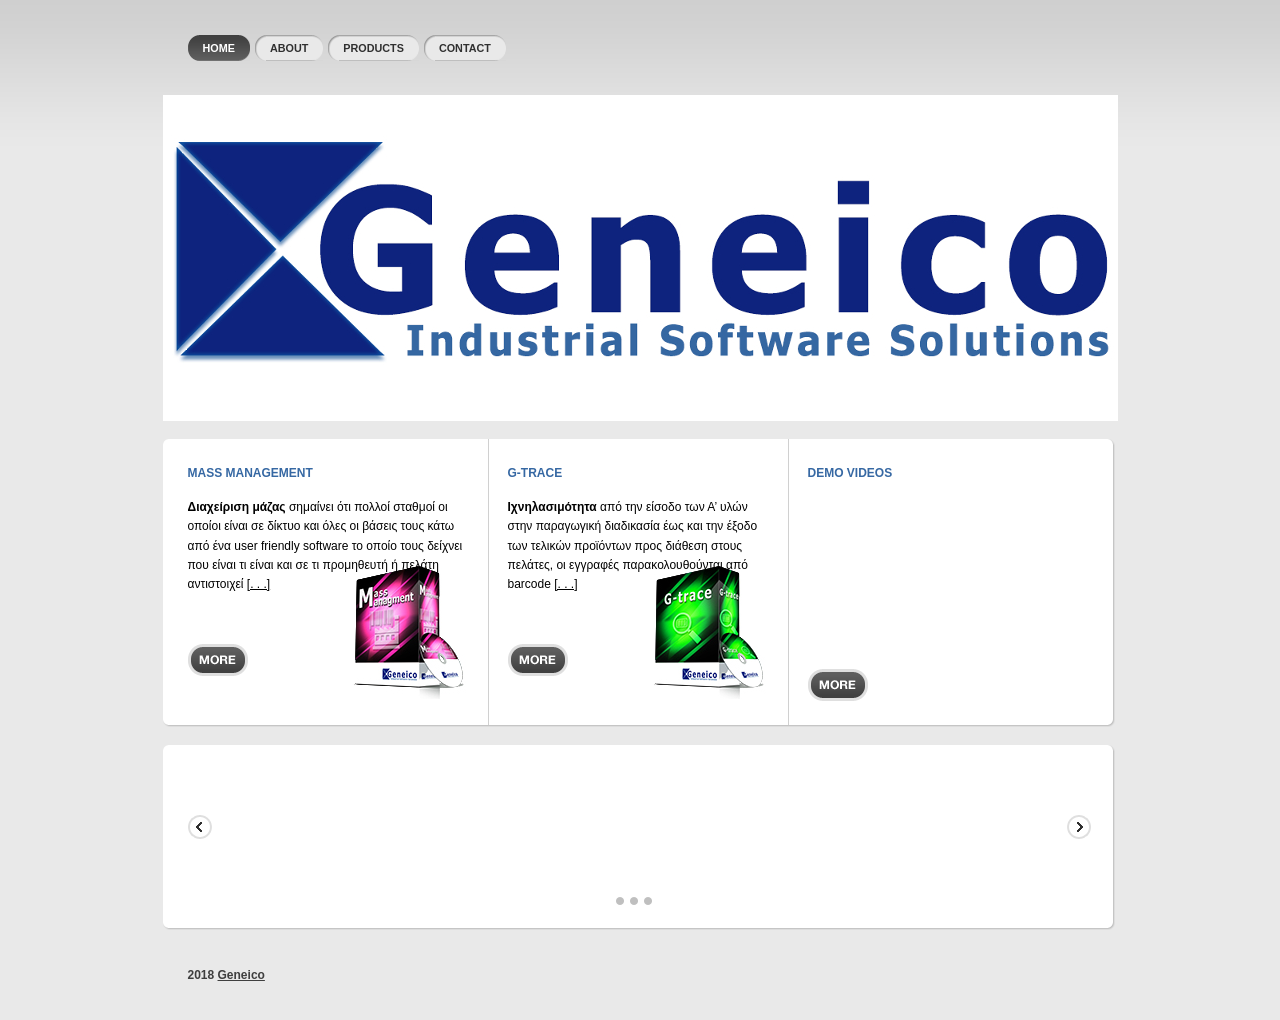
==== index.html @ 51d43bce "arxiki ekdosi" ====
<!DOCTYPE html PUBLIC "-//W3C//DTD XHTML 1.0 Strict//EN" "http://www.w3.org/TR/xhtml1/DTD/xhtml1-strict.dtd">
<html xmlns="http://www.w3.org/1999/xhtml" xml:lang="en" lang="en">
  <head>
    <title>Geneico | Home</title>
    <meta http-equiv="content-type" content="text/html; charset=utf-8" />
    <link rel="stylesheet" media="screen,projection" type="text/css" href="css/reset.css" />
    <link rel="stylesheet" media="screen,projection" type="text/css" href="css/main.css" />
    <!--[if lte IE 6]><link rel="stylesheet" media="screen,projection" type="text/css" href="css/main-ie6.css" /><![endif]-->
    <link rel="stylesheet" media="screen,projection" type="text/css" href="css/style.css" />
    <script src="js/jquery-1.3.2.min.js" type="text/javascript" charset="utf-8"></script>
    <script src="js/loopedslider.js" type="text/javascript" charset="utf-8"></script>
  </head>
  <body>
    <div id="main">
      <!-- Header -->
      <div id="header" class="box">
        <hr class="noscreen" />
        <!-- Navigation -->
        <ul id="nav">
          <li class="active"><a href="index.html"><span>Home</span></a></li>
          <!-- Active (.active) -->
          <li><a href="about.html"><span>About</span></a></li>
          <li><a href="products.html"><span>Products</span></a></li>
          <li><a href="about.html#contact"><span>Contact</span></a></li>
        </ul>
      </div>
      <!-- /header -->
      <hr class="noscreen" />
      <!-- Box 01 -->
      <div class="box-01">
        <hr class="noscreen" />
      </div>
      <!-- /box-01 -->
      <hr class="noscreen" />
      <!-- Box 02 -->
      <div class="box-02-top"></div>
      <div class="box-02 box">
        <!-- Left column -->
        <div class="col left">
          <div class="in">
            <h2>Mass Management</h2>
            <p><strong> Διαχείριση μάζας </strong> σημαίνει ότι πολλοί σταθμοί οι οποίοι είναι σε δίκτυο και όλες οι βάσεις τους κάτω από ένα user friendly software το οποίο τους δείχνει που είναι τι είναι και σε τι προμηθευτή ή πελάτη αντιστοιχεί
 <a href="products.html#p10">[. . .]</a></p>
          </div>
          <!-- /in -->
          <p class="nom"><a href="products.html#p10"><img src="design/btn-more.gif" alt="" /></a></p>
        </div>
        <!-- /col -->
        <!-- Center column -->
        <div class="col center">
          <div class="in">
            <h2>G-trace</h2>
            <p><strong> Ιχνηλασιμότητα </strong> από την είσοδο των Α’ υλών στην παραγωγική διαδικασία έως και την έξοδο των τελικών προϊόντων προς διάθεση στους πελάτες, οι εγγραφές παρακολουθούνται από barcode <a href="products.html#p9">[. . .]</a</p>
          </div>
          <!-- /in -->
          <p class="nom"><a href="products.html#p9"><img src="design/btn-more.gif" alt="" /></a></p>
        </div>
        <!-- /col -->
        <!-- Right column -->
        <div class="col right">
          <div class="in">
            <h2>Demo videos</h2>
			<iframe width="325" height="180" src="https://www.youtube.com/embed/omYY2w5KFCo" frameborder="0" allow="autoplay; encrypted-media" allowfullscreen></iframe>
           <!--   <p class="nom"><a href="#"><img src="design/video_preview.jpg" alt="" style="margin-left: 55px; margin-top: 16px" /></a></p> -->
            </ul>
          </div>
          <!-- /in -->
          <p class="nom"><a href="products.html#mass"><img src="design/btn-more.gif" alt="" /></a></p>
        </div>
        <!-- /col -->
      </div>
      <!-- /box-02 -->
      <div class="box-02-bottom"></div>
      <hr class="noscreen" />
      <!-- Box 03 -->
      <div class="box-03-top"></div>
      <div class="box-03 box">
        <!-- Slider -->
        <div id="loopedSlider" class="box">
          <div class="container">
            <div class="slides">
              <!-- first 5 items -->
              <div>
                <ul class="list box">
                  <li><img src="design/slider-1.jpg" alt="" onclick="location.href='products.html#p1';" /></li>
                  <li><img src="design/slider-2.jpg" alt="" onclick="location.href='products.html#p2';"/></li>
                  <li><img src="design/slider-3.jpg" alt="" onclick="location.href='products.html#p3';"/></li>
                  <li><img src="design/slider-4.jpg" alt="" onclick="location.href='products.html#p4';"/></li>
                  <li><img src="design/slider-5.jpg" alt="" onclick="location.href='products.html#p5';"/></li>
                </ul>
              </div>
              <!-- next 5 items -->
              <div>
                <ul class="list box">
                  <li><img src="design/slider-6.jpg" alt="" onclick="location.href='products.html#p6';"/></li>
                  <li><img src="design/slider-7.jpg" alt="" onclick="location.href='products.html#p7';"/></li>
                  <li><img src="design/slider-8.jpg" alt="" onclick="location.href='products.html#p8';"/></li>
                  <li><img src="design/slider-9.jpg" alt="" onclick="location.href='products.html#p9';"/></li>
                  <li><img src="design/slider-10.jpg" alt="" onclick="location.href='products.html#p10';"/></li>
                </ul>
              </div>
              <!-- and next 5 items -->
              <div>
                <ul class="list box">
                  <li><img src="design/slider-11.jpg" alt="" onclick="location.href='products.html#printer';"/></li>
                  <li><img src="design/slider-12.jpg" alt="" onclick="location.href='products.html#printer';"/></li>
                  <li><img src="design/slider-13.jpg" alt="" onclick="location.href='products.html#printer';"/></li>
                  <li><img src="design/slider-14.jpg" alt="" onclick="location.href='products.html#printer';"/></li>
                  <li><img src="design/slider-15.jpg" alt="" onclick="location.href='products.html#printer';"/></li>
                </ul>
              </div>
            </div>
            <!-- /slides -->
          </div>
          <!-- /container -->
          <!-- Arrows (left, right) -->
          <a href="#" class="previous"><img src="design/arrow-left.gif" alt="" /></a> <a href="#" class="next"><img src="design/arrow-right.gif" alt="" /></a>
          <!-- Pagination -->
          <ul class="pagination">
            <li><a href="#"><span>1</span></a></li>
            <li><a href="#"><span>2</span></a></li>
            <li><a href="#"><span>3</span></a></li>
          </ul>
        </div>
        <!-- /looperslider -->
        <script type="text/javascript" charset="utf-8">$(function(){ $('#loopedSlider').loopedSlider(); });</script>
      </div>
      <!-- /box-03 -->
      <div class="box-03-bottom"></div>
      <hr class="noscreen" />
      <hr class="noscreen" />
      <!-- Footer -->
      <div id="footer" class="box">
        <p class="f-left"> <strong>2018 <a href="#">Geneico</a></strong><br />
        </p>
      </div>
      <!-- /footer -->
    </div>
    <!-- /main -->
  </div>

</body>
</html>
---- css/main.css ----
body {padding:35px 0; background:url("../design/bg.gif") 0 0 repeat-x; font:0.75em/1.6 "arial", sans-serif;}
h1, h2, h3, h4, h5, h6, address, blockquote, dl, fieldset, ol, p, table, ul {margin:15px 0;}

/* ----------------------------------------------------------------------------------------------------------
Layout
---------------------------------------------------------------------------------------------------------- */

#main {width:955px; margin:0 auto;}

#header {position:relative; height:60px; overflow:hidden;}
    #header #logo {position:absolute; right:25px; top:0;}
    #header #logo p {position:relative; width:179px; height:35px; overflow:hidden; margin:0; padding:0;}
    #header #logo p span {display:block; position:absolute; top:0; left:0; z-index:1; width:100%; height:100%; margin:0; padding:0; 0 0 no-repeat; cursor:pointer;}
    #header #nav {position:absolute; left:25px; top:0; margin:0; padding:0; list-style-type:none; font-size:90%; font-weight:bold; text-transform:uppercase;}
    #header #nav li {display:inline; margin:0; padding:0;}
    #header #nav a {float:left; height:26px; margin-right:5px !important; padding-left:11px; background:url("../design/nav-l.gif") 0 0 no-repeat; text-decoration:none; cursor:pointer; overflow:hidden;}
    #header #nav a span {float:left; display:block; padding:5px 15px 5px 4px; background:url("../design/nav-r.gif") 100% 0 no-repeat;}
    #header #nav a:hover {background-position:0 -52px;}
    #header #nav a:hover span {background-position:100% -52px;}
    #header #nav li.active a {background-position:0 -26px;}
    #header #nav li.active a span {background-position:100% -26px;}

#footer {clear:both; padding:18px 25px 0 25px;}
    #footer p {margin:0;}
    #footer p.f-right .footer-rss {padding:5px 0 5px 27px; background:url("../design/footer-rss.gif") 0 0 no-repeat; font-weight:bold;}
    
/* ----------------------------------------------------------------------------------------------------------
Page: Homepage
---------------------------------------------------------------------------------------------------------- */

.box-01 {position:relative; width:955px; height:326px; margin-bottom:18px; background:url("../design/box-01.jpg") 0 0 no-repeat; overflow:hidden;}
    .box-01 #button {position:absolute; top:221px; left:143px; margin:0;}
    .box-01 #ribbon {position:absolute; top:0; right:0; width:96px; height:96px; background:url("../design/box-01-ribbon.gif") 0 0 no-repeat; font-size:0; overflow:hidden;}
    .box-01 #twitter {position:absolute; top:272px; left:750px; height:30px; padding-top:33px; padding-left:65px; background:url("../design/box-01-twitter.gif") 0 0 no-repeat;}
    .box-01 #news {position:absolute; top:305px; right:255px;}
    .box-01 #news strong {margin-right:5px;}
    .box-01 #slogan {position:absolute; right:5px; top:95px;}
    .box-01 #slogan h1 {position:relative; width:605px; height:110px; overflow:hidden; margin:0; padding:0; font-size:300%;}
    .box-01 #slogan h1 span {display:block; position:absolute; top:0; left:0; z-index:1; width:100%; height:100%; margin:0; padding:0; background:url("../design/slogan.gif") 0 0 no-repeat;}

.box-02 {width:930px; padding:19px 0 0 25px; background:url("../design/box-02.gif") 0 0 repeat-y;}
    .box-02-top {width:955px; height:6px; background:url("../design/box-02-top.gif") 0 0 no-repeat; font-size:0; line-height:0;}
    .box-02-bottom {width:955px; height:8px; margin-bottom:18px; background:url("../design/box-02-bottom.gif") 0 0 no-repeat; font-size:0; line-height:0;}

    .box-02 .col {position:relative; float:left; width:300px; padding-bottom:17px; margin-bottom:-6px; z-index:100; background-position:100% 100%; background-repeat:no-repeat;}
    .box-02 .col.left {background-image:url("../design/image-01.jpg");}
    .box-02 .col.center {background-image:url("../design/image-02.jpg");}
    .box-02 .col .in {min-height:180px; height:auto;}
    .box-02 .col h2 {margin:0; font-size:100%; font-weight:bold; text-transform:uppercase;}
    .box-02 .col p {margin:15px 0;}
    .box-02 .col.left h2, .box-02 .col.left p, .box-02 .col.left ul {padding-right:20px;}
    .box-02 .col.center h2, .box-02 .col.center p, .box-02 .col.center ul {padding:0 20px;}
    .box-02 .col.right h2, .box-02 .col.right p, .box-02 .col.right ul {padding-left:20px;}

.box-03-top {width:955px; height:6px; background:url("../design/box-03-top.gif") 0 0 no-repeat; font-size:0; line-height:0;}
    .box-03-bottom {width:955px; height:8px; margin-bottom:18px; background:url("../design/box-03-bottom.gif") 0 0 no-repeat; font-size:0; line-height:0;}
    .box-03 {padding:19px 27px 17px 25px; background:url("../design/box-03.gif") 0 0 repeat-y;}
    .box-03 #loopedSlider {position:relative;}
    .box-03 #loopedSlider .container {width:800px; height:135px; margin-left:49px; overflow:hidden; position:relative;}
    .box-03 #loopedSlider .slides {position:absolute; top:0; left:0;}
    .box-03 #loopedSlider .slides div {display:none; position:absolute; top:0; width:800px;}
    .box-03 #loopedSlider ul.pagination {list-style-type:none; margin:0; padding:0; margin:0; width:75px;}
    .box-03 #loopedSlider ul.pagination li {float:left; margin:0 3px;}
    .box-03 #loopedSlider ul.pagination a {display:block; width:8px; height:8px; overflow:hidden; background-image:url("../design/pagination.gif"); background-position:0 0; background-repeat:no-repeat;}
    .box-03 #loopedSlider ul.pagination a span {display:none;}
    .box-03 #loopedSlider ul.pagination li.active a {background-position:0 -8px;}
    .box-03 #loopedSlider ul.list {margin:0;}
    .box-03 #loopedSlider ul.list li {display:block; float:left; width:140px; margin:0 10px;}
    .box-03 #loopedSlider ul.list li img {display:block;}
    .box-03 #loopedSlider .previous {position:absolute; top:45px; left:0;}
    .box-03 #loopedSlider .next {position:absolute; top:45px; right:0;}
    .box-03 #loopedSlider .pagination {position:absolute; bottom:0; left:425px;}

.box-04 {position:relative; width:905px; height:38px; padding:22px 25px; background:url("../design/box-04.gif") 0 0 no-repeat; overflow:hidden;}
    .box-04 .box-04-title {float:left; display:block;}
    .box-04 .box-04-title h3 {float:left; margin:0; padding-left:8px; height:36px; overflow:hidden; background:url("../design/box-04-title-l.gif") 0 0 no-repeat; font-weight:bold; text-transform:uppercase; font-size:100%;}
    .box-04 .box-04-title h3 span {float:left; display:block; padding:9px 15px 9px 7px; background:url("../design/box-04-title-r.gif") 100% 0 no-repeat;}
    .box-04 .box-04-links {float:left; margin:0; padding:8px 0 0 20px;}
    .box-04 .box-04-links span {margin:0 10px;}

/* ----------------------------------------------------------------------------------------------------------
Page: Subpage
---------------------------------------------------------------------------------------------------------- */

#title {position:relative; width:955px; height:122px; background:url("../design/title.jpg") 0 0 no-repeat; overflow:hidden;}
#title h1 {margin:0; padding:10px 25px 0 25px; font-size:340%; font-weight:bold; letter-spacing:-1px;}
#title #subnav {position:absolute; left:25px; bottom:13px; margin:0;}
#title #subnav a {font-weight:bold;}
#title #subnav span {margin:0 7px;}

#breadcrumbs {margin:0; padding:13px 25px;}

.cols-top {width:955px; height:6px; background:url("../design/cols-top.gif") 0 0 no-repeat; font-size:0; line-height:0;}
.cols-bottom {width:955px; height:8px; background:url("../design/cols-bottom.gif") 0 0 no-repeat; font-size:0; line-height:0;}
.cols {background:url("../design/cols.gif") 0 0 repeat-y;}

.content {float:left; width:595px; padding:0 25px 10px 25px;}
.content ul {margin:15px 25px;}
.content ul ul {margin:0 0 0 25px;}
.content ul li {padding-left:13px; background:url("../design/ul.gif") 0 6px no-repeat;}
.content ul ul li {padding-left:13px; background:url("../design/ul-ul.gif") 0 6px no-repeat;}
.content table {margin:15px 0; border-collapse:collapse;}
.content table th, .content table td {padding:7px 10px;}
.content table th {text-align:center; background:url("../design/table-th.gif") 0 100% repeat-x;}
.content dt {font-weight:bold;}
.content dd {margin-left:25px; margin-bottom:15px;}
.content h1, .content h2 {font-size:200%;}
.content h3 {font-size:160%;}
.content h4 {font-size:120%;}
.content h5, h6 {font-size:100%;}
.content .content-box {margin:15px 0; margin-left:-25px; margin-right:-25px; padding:25px;}
.content .perex {margin:0 -25px 25px -25px; padding:19px 25px 25px 25px; font-size:160%; font-weight:bold; letter-spacing:-1px;}
.content .perex p {margin:0;}

.aside {float:left; width:262px; padding:25px 22px 25px 21px;}
.aside h2 {margin:0; font-size:100%; font-weight:bold; text-transform:uppercase;}
.aside .aside-box {margin:10px 0 20px 0; margin-left:-20px; margin-right:-22px; padding:20px;}

/* ----------------------------------------------------------------------------------------------------------
Porlet: News
---------------------------------------------------------------------------------------------------------- */

ul.ul-news {list-style:none;}
ul.ul-news li {padding:2px 0;}
ul.ul-news li strong {margin-right:3px; padding-right:17px; background:url("../design/ico-arrow.gif") 100% 50% no-repeat;}

/* ----------------------------------------------------------------------------------------------------------
Others
---------------------------------------------------------------------------------------------------------- */

img.f-right {margin-left:15px;}
img.f-left {margin-right:15px;}
.input {padding:7px; background:url("../design/input.gif") 0 0 no-repeat; font:100%/1 "arial",sans-serif;}
.smaller {font:90%/1.8 "tahoma",sans-serif;}
---- css/main-ie6.css ----
body {text-align:center;}
.box {height:1%;}

/* ----------------------------------------------------------------------------------------------------------
Layout
---------------------------------------------------------------------------------------------------------- */

#main {text-align:left;}
#header #logo span {cursor:hand;}

/* ----------------------------------------------------------------------------------------------------------
Page: Homepage
---------------------------------------------------------------------------------------------------------- */

.box-01 #twitter {height:63px;}
.box-02 {width:955px}
.box-02 .col .in {height:180px;}
.box-03 #loopedSlider ul.list li {margin:0 7px;}
.box-04 {width:955px; height:82px;}

/* ----------------------------------------------------------------------------------------------------------
Page: Subpage
---------------------------------------------------------------------------------------------------------- */

.content {width:645px;}
.content table th, .content table td {padding:9px 10px;}
.content .content-box {width:645px;}
.aside {width:305px;}
.aside .aside-box {width:304px;}

/* ----------------------------------------------------------------------------------------------------------
Others
---------------------------------------------------------------------------------------------------------- */

.input {height:30px;}
---- css/style.css ----
body {background-color:#E9E9E9; color:#000;}
a {color:#000;}
a:hover, a:active, a:focus {color:#ccad00;}

/* ----------------------------------------------------------------------------------------------------------
Layout
---------------------------------------------------------------------------------------------------------- */

#header #nav a {color:#303030;}
#header #nav a:hover, #header #nav a:hover span {color:#000;}
#header #nav li.active a, #header #nav li.active a span {color:#fff;}
#footer p.f-left, #footer p.f-left a {color:#7f7f7f;}
#footer p.f-left strong, #footer p.f-left strong a {color:#3f3f3f;}
#footer p.f-right, #footer p.f-right a {color:#7f7f7f;}
#footer a:hover {color:#000 !important;}

/* ----------------------------------------------------------------------------------------------------------
Page: Homepage
---------------------------------------------------------------------------------------------------------- */

.box-01 {background-color:#dfdfdf;}
.box-02 .col h2 {color:#3668a3;}
.box-02, .box-02-top, .box-02-bottom {background-color:#fff;}
.box-03, .box-03-top, .box-03-bottom {background-color:#fff;}
.box-04 {background-color:#dfdfdf;}
.box-04 .box-04-title h3 {color:#fff;}
.box-04 .box-04-links span {color:#afafaf;}

/* ----------------------------------------------------------------------------------------------------------
Page: Subpage
---------------------------------------------------------------------------------------------------------- */

#title {background-color:#000;}
#title h1 {color:#fff;}
#title #subnav strong {color:#fd4;}
#title #subnav a {color:#fff;}
#title #subnav a:hover {color:#fd4;}
#title #subnav span {color:#3f3f3f;}
.cols, .cols-top, .cols-bottom {background-color:#fff;}
.content .content-box {border-top:1px solid #d0d0d0; border-bottom:1px solid #d0d0d0; background:#f5f5f5;}
.content .perex {border-bottom:1px solid #d0d0d0;}
.content table {border:1px solid #d0d0d0;}
.content table th, .content table td {border-right:1px solid #d0d0d0;}
.content table th {background-color:#000; color:#fff;}
.content table tr.odd td {background:#f0f0f0;}
.content dt {color:#3668a3;}
.aside h2 {color:#3668a3;}
.aside .aside-box {border-top:1px solid #d0d0d0; border-bottom:1px solid #d0d0d0; background:#f5f5f5;}

/* ----------------------------------------------------------------------------------------------------------
Others
---------------------------------------------------------------------------------------------------------- */

.input {border:1px solid #afafaf; background-color:#fff;}
.border {border:1px solid #ccc;}
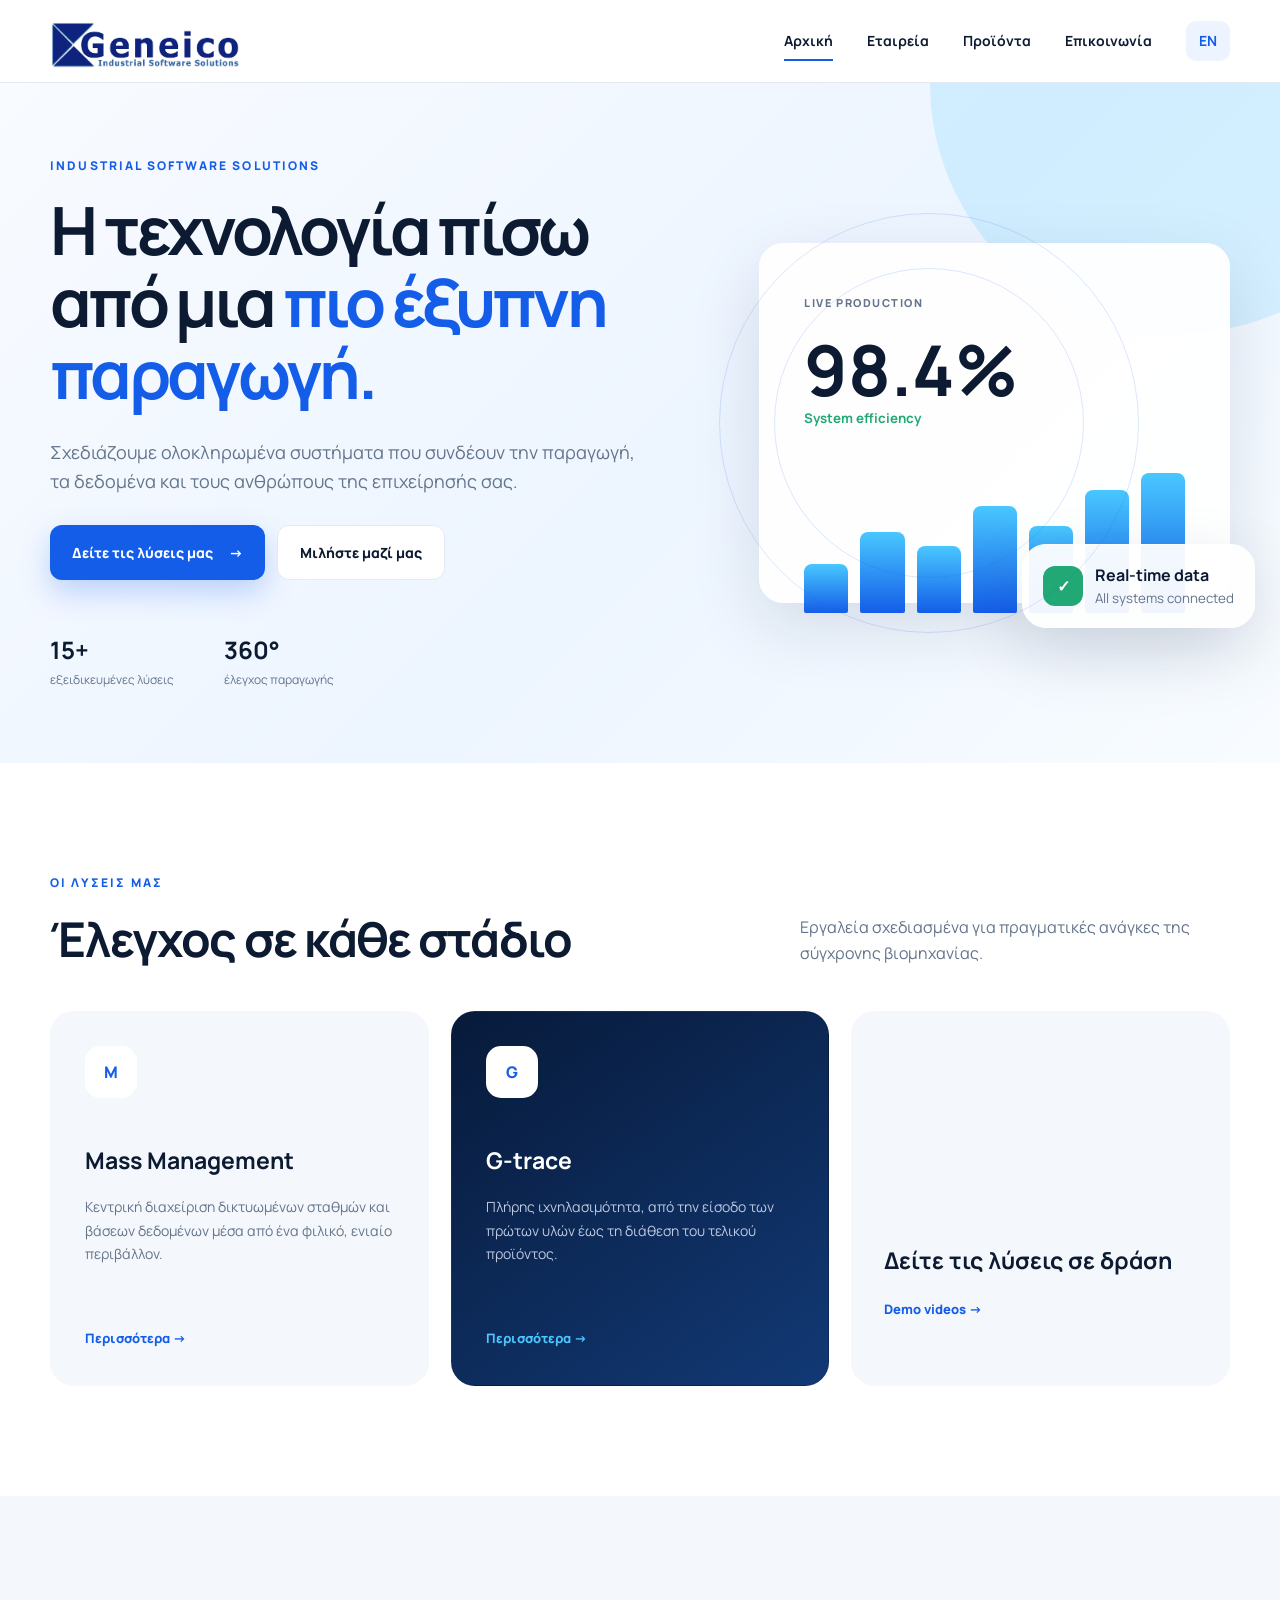
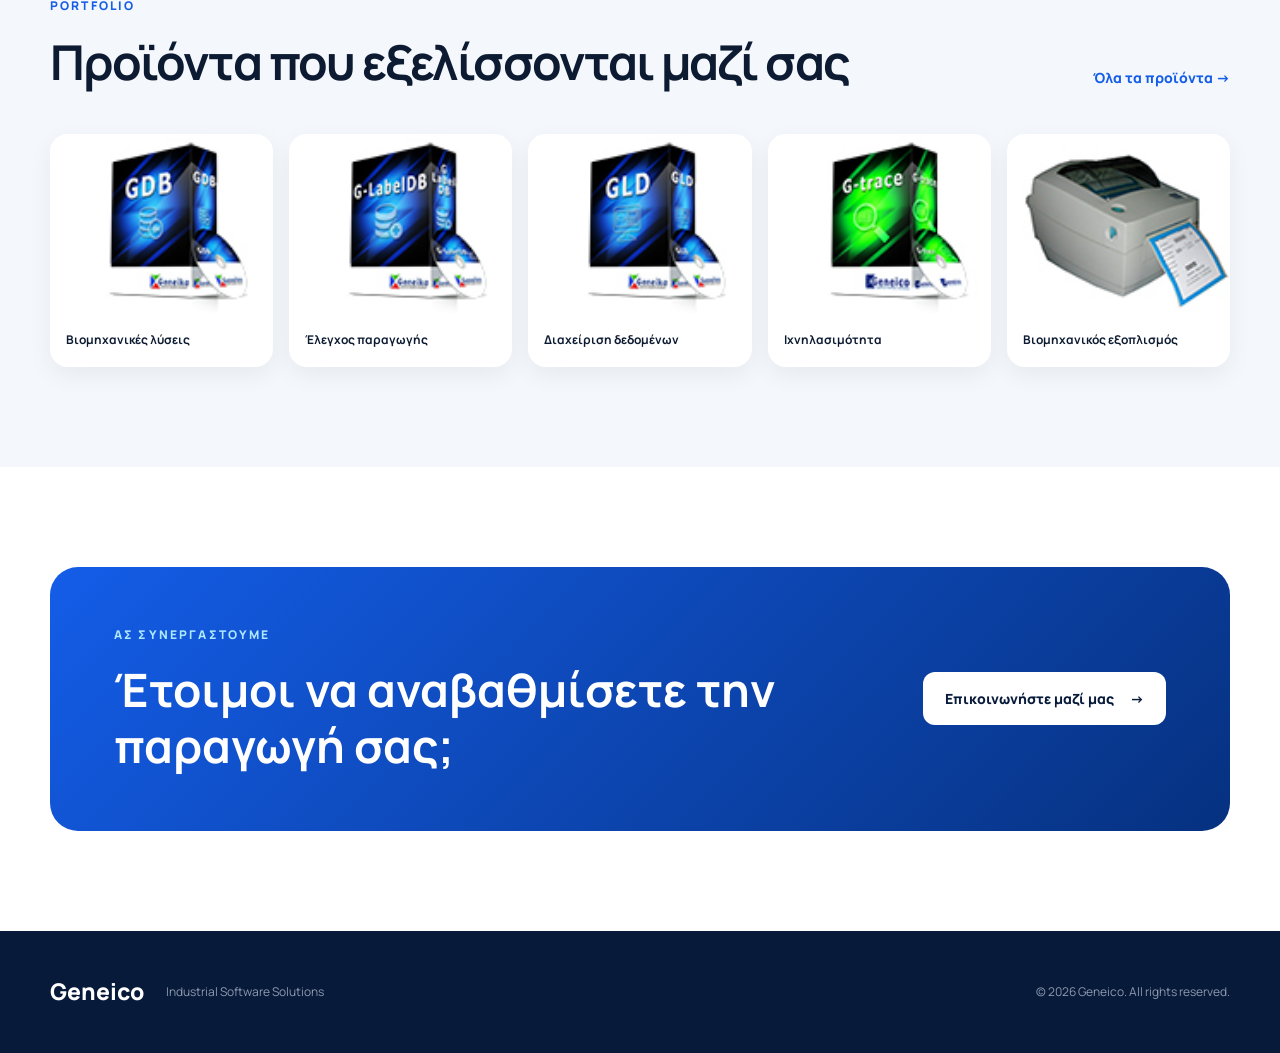
==== commit a49e9ecb: "Modern style 2026" ====
--- a/index.html
+++ b/index.html
@@ -1,143 +1,105 @@
-<!DOCTYPE html PUBLIC "-//W3C//DTD XHTML 1.0 Strict//EN" "http://www.w3.org/TR/xhtml1/DTD/xhtml1-strict.dtd">
-<html xmlns="http://www.w3.org/1999/xhtml" xml:lang="en" lang="en">
-  <head>
-    <title>Geneico | Home</title>
-    <meta http-equiv="content-type" content="text/html; charset=utf-8" />
-    <link rel="stylesheet" media="screen,projection" type="text/css" href="css/reset.css" />
-    <link rel="stylesheet" media="screen,projection" type="text/css" href="css/main.css" />
-    <!--[if lte IE 6]><link rel="stylesheet" media="screen,projection" type="text/css" href="css/main-ie6.css" /><![endif]-->
-    <link rel="stylesheet" media="screen,projection" type="text/css" href="css/style.css" />
-    <script src="js/jquery-1.3.2.min.js" type="text/javascript" charset="utf-8"></script>
-    <script src="js/loopedslider.js" type="text/javascript" charset="utf-8"></script>
-  </head>
-  <body>
-    <div id="main">
-      <!-- Header -->
-      <div id="header" class="box">
-        <hr class="noscreen" />
-        <!-- Navigation -->
-        <ul id="nav">
-          <li class="active"><a href="index.html"><span>Home</span></a></li>
-          <!-- Active (.active) -->
-          <li><a href="about.html"><span>About</span></a></li>
-          <li><a href="products.html"><span>Products</span></a></li>
-          <li><a href="about.html#contact"><span>Contact</span></a></li>
-        </ul>
-      </div>
-      <!-- /header -->
-      <hr class="noscreen" />
-      <!-- Box 01 -->
-      <div class="box-01">
-        <hr class="noscreen" />
-      </div>
-      <!-- /box-01 -->
-      <hr class="noscreen" />
-      <!-- Box 02 -->
-      <div class="box-02-top"></div>
-      <div class="box-02 box">
-        <!-- Left column -->
-        <div class="col left">
-          <div class="in">
-            <h2>Mass Management</h2>
-            <p><strong> Διαχείριση μάζας </strong> σημαίνει ότι πολλοί σταθμοί οι οποίοι είναι σε δίκτυο και όλες οι βάσεις τους κάτω από ένα user friendly software το οποίο τους δείχνει που είναι τι είναι και σε τι προμηθευτή ή πελάτη αντιστοιχεί
- <a href="products.html#p10">[. . .]</a></p>
-          </div>
-          <!-- /in -->
-          <p class="nom"><a href="products.html#p10"><img src="design/btn-more.gif" alt="" /></a></p>
-        </div>
-        <!-- /col -->
-        <!-- Center column -->
-        <div class="col center">
-          <div class="in">
-            <h2>G-trace</h2>
-            <p><strong> Ιχνηλασιμότητα </strong> από την είσοδο των Α’ υλών στην παραγωγική διαδικασία έως και την έξοδο των τελικών προϊόντων προς διάθεση στους πελάτες, οι εγγραφές παρακολουθούνται από barcode <a href="products.html#p9">[. . .]</a</p>
-          </div>
-          <!-- /in -->
-          <p class="nom"><a href="products.html#p9"><img src="design/btn-more.gif" alt="" /></a></p>
-        </div>
-        <!-- /col -->
-        <!-- Right column -->
-        <div class="col right">
-          <div class="in">
-            <h2>Demo videos</h2>
-			<iframe width="325" height="180" src="https://www.youtube.com/embed/omYY2w5KFCo" frameborder="0" allow="autoplay; encrypted-media" allowfullscreen></iframe>
-           <!--   <p class="nom"><a href="#"><img src="design/video_preview.jpg" alt="" style="margin-left: 55px; margin-top: 16px" /></a></p> -->
-            </ul>
-          </div>
-          <!-- /in -->
-          <p class="nom"><a href="products.html#mass"><img src="design/btn-more.gif" alt="" /></a></p>
-        </div>
-        <!-- /col -->
-      </div>
-      <!-- /box-02 -->
-      <div class="box-02-bottom"></div>
-      <hr class="noscreen" />
-      <!-- Box 03 -->
-      <div class="box-03-top"></div>
-      <div class="box-03 box">
-        <!-- Slider -->
-        <div id="loopedSlider" class="box">
-          <div class="container">
-            <div class="slides">
-              <!-- first 5 items -->
-              <div>
-                <ul class="list box">
-                  <li><img src="design/slider-1.jpg" alt="" onclick="location.href='products.html#p1';" /></li>
-                  <li><img src="design/slider-2.jpg" alt="" onclick="location.href='products.html#p2';"/></li>
-                  <li><img src="design/slider-3.jpg" alt="" onclick="location.href='products.html#p3';"/></li>
-                  <li><img src="design/slider-4.jpg" alt="" onclick="location.href='products.html#p4';"/></li>
-                  <li><img src="design/slider-5.jpg" alt="" onclick="location.href='products.html#p5';"/></li>
-                </ul>
-              </div>
-              <!-- next 5 items -->
-              <div>
-                <ul class="list box">
-                  <li><img src="design/slider-6.jpg" alt="" onclick="location.href='products.html#p6';"/></li>
-                  <li><img src="design/slider-7.jpg" alt="" onclick="location.href='products.html#p7';"/></li>
-                  <li><img src="design/slider-8.jpg" alt="" onclick="location.href='products.html#p8';"/></li>
-                  <li><img src="design/slider-9.jpg" alt="" onclick="location.href='products.html#p9';"/></li>
-                  <li><img src="design/slider-10.jpg" alt="" onclick="location.href='products.html#p10';"/></li>
-                </ul>
-              </div>
-              <!-- and next 5 items -->
-              <div>
-                <ul class="list box">
-                  <li><img src="design/slider-11.jpg" alt="" onclick="location.href='products.html#printer';"/></li>
-                  <li><img src="design/slider-12.jpg" alt="" onclick="location.href='products.html#printer';"/></li>
-                  <li><img src="design/slider-13.jpg" alt="" onclick="location.href='products.html#printer';"/></li>
-                  <li><img src="design/slider-14.jpg" alt="" onclick="location.href='products.html#printer';"/></li>
-                  <li><img src="design/slider-15.jpg" alt="" onclick="location.href='products.html#printer';"/></li>
-                </ul>
-              </div>
-            </div>
-            <!-- /slides -->
-          </div>
-          <!-- /container -->
-          <!-- Arrows (left, right) -->
-          <a href="#" class="previous"><img src="design/arrow-left.gif" alt="" /></a> <a href="#" class="next"><img src="design/arrow-right.gif" alt="" /></a>
-          <!-- Pagination -->
-          <ul class="pagination">
-            <li><a href="#"><span>1</span></a></li>
-            <li><a href="#"><span>2</span></a></li>
-            <li><a href="#"><span>3</span></a></li>
-          </ul>
-        </div>
-        <!-- /looperslider -->
-        <script type="text/javascript" charset="utf-8">$(function(){ $('#loopedSlider').loopedSlider(); });</script>
-      </div>
-      <!-- /box-03 -->
-      <div class="box-03-bottom"></div>
-      <hr class="noscreen" />
-      <hr class="noscreen" />
-      <!-- Footer -->
-      <div id="footer" class="box">
-        <p class="f-left"> <strong>2018 <a href="#">Geneico</a></strong><br />
-        </p>
-      </div>
-      <!-- /footer -->
-    </div>
-    <!-- /main -->
-  </div>
-
-</body>
-</html>
+<!doctype html>
+<html lang="el">
+<head>
+  <meta charset="utf-8">
+  <meta name="viewport" content="width=device-width, initial-scale=1">
+  <meta name="description" content="Η Geneico αναπτύσσει ολοκληρωμένες λύσεις βιομηχανικού λογισμικού, ιχνηλασιμότητας και διαχείρισης παραγωγής.">
+  <title>Geneico | Industrial Software Solutions</title>
+  <link rel="preconnect" href="https://fonts.googleapis.com">
+  <link rel="preconnect" href="https://fonts.gstatic.com" crossorigin>
+  <link href="https://fonts.googleapis.com/css2?family=Manrope:wght@400;500;600;700;800&display=swap" rel="stylesheet">
+  <link rel="stylesheet" href="css/home-modern.css">
+</head>
+<body>
+  <header class="site-header">
+    <div class="shell nav-wrap">
+      <a class="brand" href="index.html" aria-label="Geneico, αρχική σελίδα">
+        <img src="design/box-01.jpg" alt="Geneico Industrial Software Solutions">
+      </a>
+      <button class="menu-toggle" type="button" aria-expanded="false" aria-controls="main-nav" aria-label="Άνοιγμα μενού"><span></span><span></span><span></span></button>
+      <nav id="main-nav" class="main-nav" aria-label="Κύρια πλοήγηση">
+        <a class="active" href="index.html">Αρχική</a>
+        <a href="about.html">Εταιρεία</a>
+        <a href="products.html">Προϊόντα</a>
+        <a href="about.html#contact">Επικοινωνία</a>
+        <a class="language" href="en/index.html" aria-label="English version">EN</a>
+      </nav>
+    </div>
+  </header>
+
+  <main>
+    <section class="hero">
+      <div class="hero-glow"></div>
+      <div class="shell hero-grid">
+        <div class="hero-copy">
+          <p class="eyebrow">Industrial software solutions</p>
+          <h1>Η τεχνολογία πίσω από μια <span>πιο έξυπνη παραγωγή.</span></h1>
+          <p class="hero-text">Σχεδιάζουμε ολοκληρωμένα συστήματα που συνδέουν την παραγωγή, τα δεδομένα και τους ανθρώπους της επιχείρησής σας.</p>
+          <div class="hero-actions">
+            <a class="button primary" href="products.html">Δείτε τις λύσεις μας <span>→</span></a>
+            <a class="button secondary" href="about.html#contact">Μιλήστε μαζί μας</a>
+          </div>
+          <div class="hero-stats">
+            <div><strong>15+</strong><span>εξειδικευμένες λύσεις</span></div>
+            <div><strong>360°</strong><span>έλεγχος παραγωγής</span></div>
+          </div>
+        </div>
+        <div class="hero-visual" aria-hidden="true">
+          <div class="visual-card visual-main"><span>LIVE PRODUCTION</span><strong>98.4%</strong><small>System efficiency</small><div class="chart"><i></i><i></i><i></i><i></i><i></i><i></i><i></i></div></div>
+          <div class="visual-card visual-float"><b>✓</b><span><strong>Real-time data</strong><small>All systems connected</small></span></div>
+          <div class="orbit orbit-one"></div><div class="orbit orbit-two"></div>
+        </div>
+      </div>
+    </section>
+
+    <section class="solutions shell">
+      <div class="section-heading">
+        <div><p class="eyebrow">Οι λύσεις μας</p><h2>Έλεγχος σε κάθε στάδιο</h2></div>
+        <p>Εργαλεία σχεδιασμένα για πραγματικές ανάγκες της σύγχρονης βιομηχανίας.</p>
+      </div>
+      <div class="card-grid">
+        <article class="solution-card">
+          <div class="card-icon">M</div><h3>Mass Management</h3>
+          <p>Κεντρική διαχείριση δικτυωμένων σταθμών και βάσεων δεδομένων μέσα από ένα φιλικό, ενιαίο περιβάλλον.</p>
+          <a href="products.html#p10">Περισσότερα <span>→</span></a>
+        </article>
+        <article class="solution-card featured">
+          <div class="card-icon">G</div><h3>G-trace</h3>
+          <p>Πλήρης ιχνηλασιμότητα, από την είσοδο των πρώτων υλών έως τη διάθεση του τελικού προϊόντος.</p>
+          <a href="products.html#p9">Περισσότερα <span>→</span></a>
+        </article>
+        <article class="solution-card video-card">
+          <div class="video-wrap"><iframe src="https://www.youtube.com/embed/omYY2w5KFCo" title="Παρουσίαση λύσεων Geneico" loading="lazy" allow="accelerometer; autoplay; clipboard-write; encrypted-media; gyroscope; picture-in-picture" allowfullscreen></iframe></div>
+          <h3>Δείτε τις λύσεις σε δράση</h3><a href="products.html#mass">Demo videos <span>→</span></a>
+        </article>
+      </div>
+    </section>
+
+    <section class="products-section">
+      <div class="shell">
+        <div class="section-heading"><div><p class="eyebrow">Portfolio</p><h2>Προϊόντα που εξελίσσονται μαζί σας</h2></div><a class="text-link" href="products.html">Όλα τα προϊόντα →</a></div>
+        <div class="product-strip">
+          <a href="products.html#p1"><img src="design/slider-1.jpg" alt="Λύση Geneico 1"><span>Βιομηχανικές λύσεις</span></a>
+          <a href="products.html#p2"><img src="design/slider-2.jpg" alt="Λύση Geneico 2"><span>Έλεγχος παραγωγής</span></a>
+          <a href="products.html#p3"><img src="design/slider-3.jpg" alt="Λύση Geneico 3"><span>Διαχείριση δεδομένων</span></a>
+          <a href="products.html#p9"><img src="design/slider-9.jpg" alt="G-trace"><span>Ιχνηλασιμότητα</span></a>
+          <a href="products.html#printer"><img src="design/slider-12.jpg" alt="Εκτυπωτές"><span>Βιομηχανικός εξοπλισμός</span></a>
+        </div>
+      </div>
+    </section>
+
+    <section class="cta shell">
+      <div><p class="eyebrow">Ας συνεργαστούμε</p><h2>Έτοιμοι να αναβαθμίσετε την παραγωγή σας;</h2></div>
+      <a class="button light" href="about.html#contact">Επικοινωνήστε μαζί μας <span>→</span></a>
+    </section>
+  </main>
+
+  <footer><div class="shell footer-inner"><a class="footer-brand" href="index.html">Geneico</a><p>Industrial Software Solutions</p><p>© <span id="year"></span> Geneico. All rights reserved.</p></div></footer>
+  <script>
+    const toggle = document.querySelector('.menu-toggle');
+    const nav = document.querySelector('.main-nav');
+    toggle.addEventListener('click', () => { const open = toggle.getAttribute('aria-expanded') === 'true'; toggle.setAttribute('aria-expanded', String(!open)); nav.classList.toggle('open'); });
+    document.getElementById('year').textContent = new Date().getFullYear();
+  </script>
+</body>
+</html>
--- a/css/home-modern.css
+++ b/css/home-modern.css
@@ -0,0 +1,10 @@
+:root{--navy:#071a3a;--blue:#145de8;--cyan:#49c7ff;--ink:#0d1b32;--muted:#64748b;--line:#e5eaf1;--soft:#f4f7fb;--shadow:0 24px 70px rgba(7,26,58,.12)}
+*{box-sizing:border-box}html{scroll-behavior:smooth}body{margin:0;color:var(--ink);font-family:Manrope,Arial,sans-serif;line-height:1.65}a{color:inherit;text-decoration:none}.shell{width:min(1180px,calc(100% - 48px));margin:auto}
+.site-header{position:sticky;top:0;z-index:50;background:#fffffff0;border-bottom:1px solid var(--line);backdrop-filter:blur(16px)}.nav-wrap{height:82px;display:flex;align-items:center;justify-content:space-between}.brand{width:190px;height:54px;overflow:hidden}.brand img{width:190px;height:65px;object-fit:cover;object-position:left}.main-nav{display:flex;align-items:center;gap:34px;font-size:14px;font-weight:700}.main-nav a{position:relative;padding:10px 0}.main-nav a:not(.language):after{content:"";position:absolute;left:0;right:100%;bottom:2px;height:2px;background:var(--blue);transition:.25s}.main-nav a:hover:after,.main-nav a.active:after{right:0}.language{padding:8px 13px!important;color:var(--blue);background:#edf4ff;border-radius:10px}.menu-toggle{display:none;border:0;background:none}.menu-toggle span{display:block;width:25px;height:2px;margin:5px;background:var(--navy)}
+.hero{position:relative;overflow:hidden;background:linear-gradient(135deg,#f8fbff,#edf5ff 55%,#f8fcff)}.hero:before{content:"";position:absolute;width:500px;height:500px;right:-150px;top:-250px;border-radius:50%;background:#49c7ff2e}.hero-grid{min-height:680px;display:grid;grid-template-columns:1.08fr .92fr;align-items:center;gap:70px;padding:70px 0}.eyebrow{margin:0 0 18px;color:var(--blue);font-size:12px;font-weight:800;letter-spacing:.18em;text-transform:uppercase}.hero h1{margin:0;font-size:clamp(44px,5.2vw,72px);line-height:1.08;letter-spacing:-.055em}.hero h1 span{color:var(--blue)}.hero-text{max-width:620px;margin:28px 0;color:var(--muted);font-size:18px}.hero-actions{display:flex;flex-wrap:wrap;gap:12px}.button{display:inline-flex;align-items:center;justify-content:center;gap:16px;padding:15px 22px;border-radius:12px;font-size:14px;font-weight:800;transition:.25s}.button:hover{transform:translateY(-2px)}.primary{color:#fff;background:var(--blue);box-shadow:0 12px 30px #145de840}.secondary{background:#fff;border:1px solid var(--line)}.hero-stats{display:flex;gap:50px;margin-top:50px}.hero-stats div{display:flex;flex-direction:column}.hero-stats strong{font-size:24px}.hero-stats span{color:var(--muted);font-size:12px}
+.hero-visual{position:relative;min-height:440px}.visual-card{position:absolute;background:#fffffff0;border:1px solid #fff;border-radius:24px;box-shadow:var(--shadow)}.visual-main{inset:40px 0 40px 40px;padding:44px}.visual-main>span{color:var(--muted);font-size:11px;font-weight:800;letter-spacing:.14em}.visual-main>strong{display:block;margin-top:20px;font-size:70px;line-height:1}.visual-main>small{color:#21a875;font-weight:700}.chart{height:140px;margin-top:42px;display:flex;align-items:flex-end;gap:12px}.chart i{flex:1;border-radius:8px 8px 2px 2px;background:linear-gradient(var(--cyan),var(--blue))}.chart i:nth-child(1){height:35%}.chart i:nth-child(2){height:58%}.chart i:nth-child(3){height:48%}.chart i:nth-child(4){height:76%}.chart i:nth-child(5){height:62%}.chart i:nth-child(6){height:88%}.chart i:nth-child(7){height:100%}.visual-float{right:-25px;bottom:15px;display:flex;align-items:center;gap:12px;padding:17px 20px}.visual-float>b{display:grid;place-items:center;width:40px;height:40px;color:#fff;background:#21a875;border-radius:12px}.visual-float span{display:flex;flex-direction:column}.visual-float small{color:var(--muted)}.orbit{position:absolute;border:1px solid #145de826;border-radius:50%}.orbit-one{width:420px;height:420px;top:10px}.orbit-two{width:310px;height:310px;top:65px;left:55px}
+.solutions{padding-top:110px;padding-bottom:110px}.section-heading{display:flex;align-items:flex-end;justify-content:space-between;gap:30px;margin-bottom:45px}.section-heading h2{margin:0;font-size:clamp(32px,4vw,48px);line-height:1.16;letter-spacing:-.04em}.section-heading>p{max-width:430px;margin:0;color:var(--muted)}.card-grid{display:grid;grid-template-columns:repeat(3,1fr);gap:22px}.solution-card{min-height:360px;padding:34px;background:var(--soft);border:1px solid transparent;border-radius:24px;transition:.3s}.solution-card:hover{transform:translateY(-6px);border-color:#dbe7fb;box-shadow:var(--shadow)}.solution-card.featured{color:#fff;background:linear-gradient(145deg,var(--navy),#123975)}.card-icon{display:grid;place-items:center;width:52px;height:52px;margin-bottom:44px;color:var(--blue);background:#fff;border-radius:15px;font-weight:800}.solution-card h3{margin:0 0 15px;font-size:23px}.solution-card p{min-height:104px;margin:0 0 25px;color:var(--muted);font-size:14px}.featured p{color:#bdcae1}.solution-card a{color:var(--blue);font-size:13px;font-weight:800}.featured a{color:var(--cyan)}.video-card{padding:16px 16px 30px}.video-wrap{position:relative;padding-top:56.25%;overflow:hidden;border-radius:16px}.video-wrap iframe{position:absolute;inset:0;width:100%;height:100%;border:0}.video-card h3,.video-card>a{margin-left:16px}.video-card h3{margin-top:20px}
+.products-section{padding:100px 0;background:var(--soft)}.text-link{color:var(--blue);font-size:14px;font-weight:800}.product-strip{display:grid;grid-template-columns:repeat(5,1fr);gap:16px}.product-strip a{overflow:hidden;background:#fff;border-radius:18px;box-shadow:0 8px 25px #071a3a0f;transition:.25s}.product-strip a:hover{transform:translateY(-5px)}.product-strip img{display:block;width:100%;aspect-ratio:1.25;object-fit:cover}.product-strip span{display:block;padding:17px 16px;font-size:12px;font-weight:700}.cta{margin-top:100px;margin-bottom:100px;padding:58px 64px;display:flex;align-items:center;justify-content:space-between;gap:40px;color:#fff;background:linear-gradient(135deg,var(--blue),#063180);border-radius:28px}.cta .eyebrow{color:#aee8ff}.cta h2{max-width:680px;margin:0;font-size:clamp(30px,4vw,46px);line-height:1.2}.light{flex:none;color:var(--navy);background:#fff}footer{padding:42px 0;color:#8d9aae;background:var(--navy)}.footer-inner{display:flex;align-items:center;gap:22px}.footer-inner p{margin:0;font-size:12px}.footer-inner p:last-child{margin-left:auto}.footer-brand{color:#fff;font-size:23px;font-weight:800}
+@media(max-width:900px){.main-nav{position:absolute;top:82px;left:0;right:0;display:none;flex-direction:column;align-items:stretch;gap:4px;padding:18px 24px;background:#fff}.main-nav.open{display:flex}.menu-toggle{display:block}.hero-grid{grid-template-columns:1fr;min-height:auto}.hero-visual{min-height:400px;max-width:580px;width:100%;margin:auto}.card-grid{grid-template-columns:1fr 1fr}.video-card{grid-column:1/-1}.product-strip{grid-template-columns:repeat(3,1fr)}.cta,.section-heading{align-items:flex-start;flex-direction:column}.cta{padding:48px}}
+@media(max-width:600px){.shell{width:calc(100% - 30px)}.nav-wrap{height:70px}.brand{width:145px;height:42px}.brand img{width:145px;height:50px}.main-nav{top:70px}.hero-grid{gap:35px;padding:60px 0 55px}.hero h1{font-size:42px}.hero-text{font-size:16px}.hero-actions{flex-direction:column}.button{width:100%}.hero-stats{gap:30px}.hero-visual{min-height:330px}.visual-main{inset:15px 0;padding:28px}.visual-main>strong{font-size:52px}.chart{height:95px;margin-top:30px}.visual-float{right:-5px}.orbit{display:none}.solutions,.products-section{padding:75px 0}.card-grid{grid-template-columns:1fr}.video-card{grid-column:auto}.solution-card{min-height:auto}.solution-card p{min-height:auto}.product-strip{display:flex;overflow-x:auto}.product-strip a{min-width:220px}.cta{margin:70px auto;padding:38px 28px}.footer-inner{align-items:flex-start;flex-direction:column;gap:7px}.footer-inner p:last-child{margin:15px 0 0}}
+@media(prefers-reduced-motion:reduce){*{scroll-behavior:auto!important;transition:none!important}}
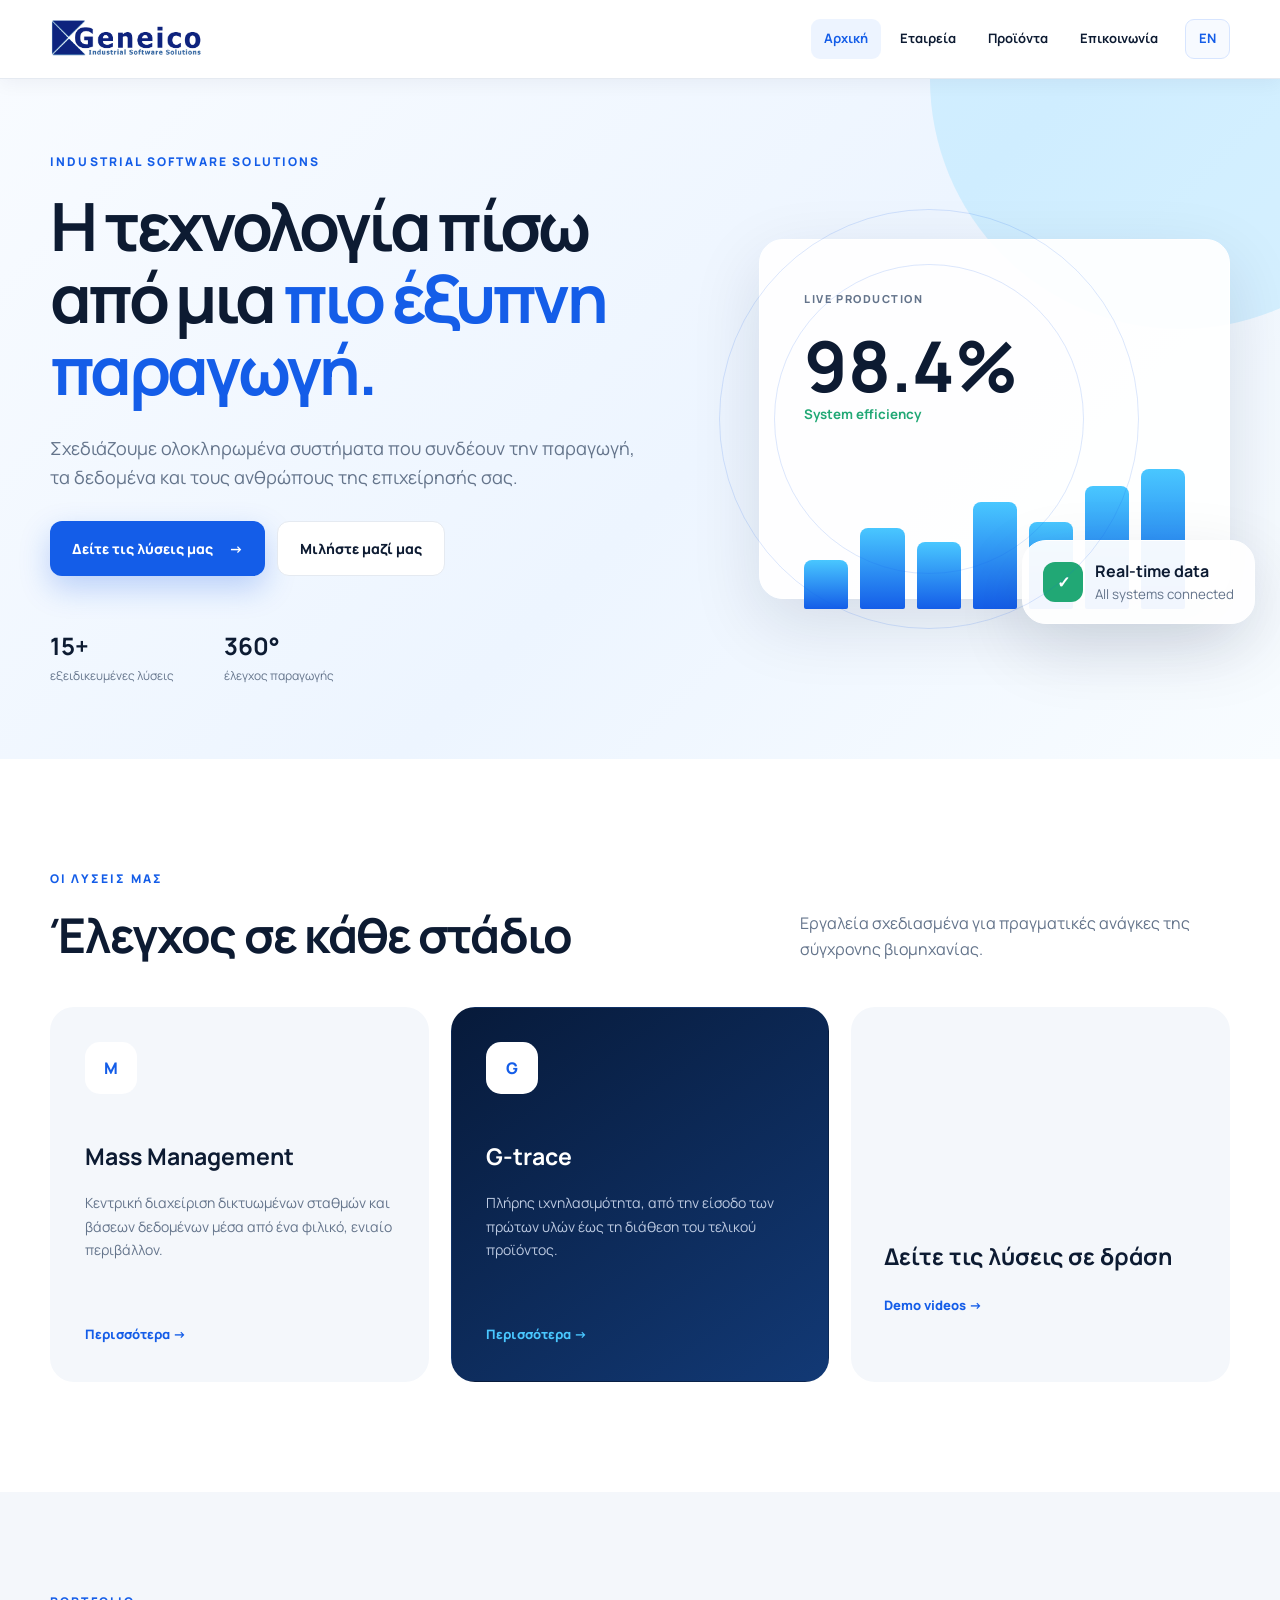
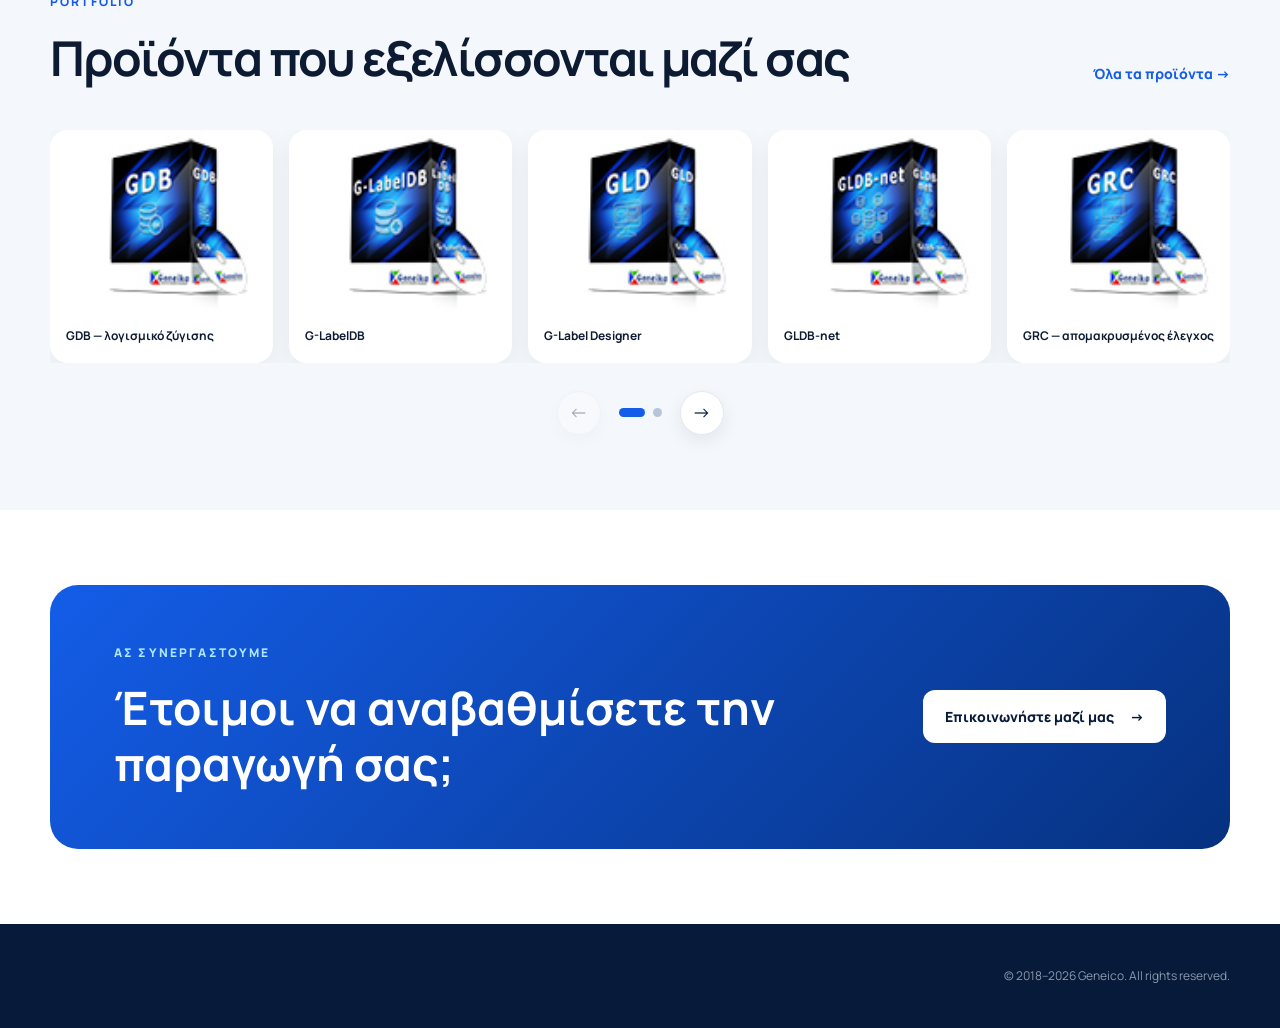
==== commit b95a5149: "Unify bilingual homepages and add linked product carousel" ====
--- a/index.html
+++ b/index.html
@@ -9,25 +9,27 @@
   <link rel="preconnect" href="https://fonts.gstatic.com" crossorigin>
   <link href="https://fonts.googleapis.com/css2?family=Manrope:wght@400;500;600;700;800&display=swap" rel="stylesheet">
   <link rel="stylesheet" href="css/home-modern.css">
+  <link rel="stylesheet" href="css/shared-header.css">
 </head>
 <body>
-  <header class="site-header">
-    <div class="shell nav-wrap">
-      <a class="brand" href="index.html" aria-label="Geneico, αρχική σελίδα">
-        <img src="design/box-01.jpg" alt="Geneico Industrial Software Solutions">
+  <header class="geneico-header">
+    <div class="geneico-header__inner">
+      <a class="geneico-brand" href="index.html" aria-label="GENEICO, αρχική σελίδα">
+        <img src="design/box-01.jpg" alt="Geneico — Industrial Software Solutions">
       </a>
-      <button class="menu-toggle" type="button" aria-expanded="false" aria-controls="main-nav" aria-label="Άνοιγμα μενού"><span></span><span></span><span></span></button>
-      <nav id="main-nav" class="main-nav" aria-label="Κύρια πλοήγηση">
-        <a class="active" href="index.html">Αρχική</a>
-        <a href="about.html">Εταιρεία</a>
-        <a href="products.html">Προϊόντα</a>
-        <a href="about.html#contact">Επικοινωνία</a>
-        <a class="language" href="en/index.html" aria-label="English version">EN</a>
+      <button class="geneico-menu-button" type="button" aria-expanded="false" aria-controls="geneico-navigation" aria-label="Άνοιγμα μενού πλοήγησης"><span></span><span></span><span></span></button>
+      <nav id="geneico-navigation" class="geneico-navigation" aria-label="Κύρια πλοήγηση">
+        <a class="geneico-navigation__link" href="index.html" aria-current="page">Αρχική</a>
+        <a class="geneico-navigation__link" href="about.html">Εταιρεία</a>
+        <a class="geneico-navigation__link" href="products.html">Προϊόντα</a>
+        <a class="geneico-navigation__link" href="about.html#contact">Επικοινωνία</a>
+        <a class="geneico-navigation__language" href="en/index.html" lang="en" hreflang="en" aria-label="English version">EN</a>
       </nav>
     </div>
   </header>
 
   <main>
+    
     <section class="hero">
       <div class="hero-glow"></div>
       <div class="shell hero-grid">
@@ -78,12 +80,26 @@
     <section class="products-section">
       <div class="shell">
         <div class="section-heading"><div><p class="eyebrow">Portfolio</p><h2>Προϊόντα που εξελίσσονται μαζί σας</h2></div><a class="text-link" href="products.html">Όλα τα προϊόντα →</a></div>
-        <div class="product-strip">
-          <a href="products.html#p1"><img src="design/slider-1.jpg" alt="Λύση Geneico 1"><span>Βιομηχανικές λύσεις</span></a>
-          <a href="products.html#p2"><img src="design/slider-2.jpg" alt="Λύση Geneico 2"><span>Έλεγχος παραγωγής</span></a>
-          <a href="products.html#p3"><img src="design/slider-3.jpg" alt="Λύση Geneico 3"><span>Διαχείριση δεδομένων</span></a>
-          <a href="products.html#p9"><img src="design/slider-9.jpg" alt="G-trace"><span>Ιχνηλασιμότητα</span></a>
-          <a href="products.html#printer"><img src="design/slider-12.jpg" alt="Εκτυπωτές"><span>Βιομηχανικός εξοπλισμός</span></a>
+        <div class="product-carousel" data-carousel aria-label="Καρουζέλ προϊόντων">
+          <div class="carousel-viewport" data-carousel-viewport tabindex="0">
+            <div class="carousel-track">
+              <a class="product-card" href="products.html#p1"><img src="design/slider-1.jpg" alt="GDB, λογισμικό ζύγισης"><span>GDB — λογισμικό ζύγισης</span></a>
+              <a class="product-card" href="products.html#p2"><img src="design/slider-2.jpg" alt="G-LabelDB"><span>G-LabelDB</span></a>
+              <a class="product-card" href="products.html#p5"><img src="design/slider-3.jpg" alt="G-Label Designer"><span>G-Label Designer</span></a>
+              <a class="product-card" href="products.html#p3"><img src="design/slider-4.jpg" alt="GLDB-net"><span>GLDB-net</span></a>
+              <a class="product-card" href="products.html#p6"><img src="design/slider-5.jpg" alt="GRC, απομακρυσμένος έλεγχος"><span>GRC — απομακρυσμένος έλεγχος</span></a>
+              <a class="product-card" href="products.html#p4"><img src="design/slider-6.jpg" alt="GLDB-net statistics"><span>GLDB-net statistics</span></a>
+              <a class="product-card" href="products.html#p7"><img src="design/slider-7.jpg" alt="GPV, απεικόνιση γραμμών παραγωγής"><span>GPV — απεικόνιση παραγωγής</span></a>
+              <a class="product-card" href="products.html#p8"><img src="design/slider-8.jpg" alt="GRW, απομακρυσμένη προβολή ζυγών"><span>GRW — προβολή ζυγών</span></a>
+              <a class="product-card" href="products.html#p9"><img src="design/slider-9.jpg" alt="G-trace, σύστημα ιχνηλασιμότητας"><span>G-trace — ιχνηλασιμότητα</span></a>
+              <a class="product-card" href="products.html#p10"><img src="design/slider-10.jpg" alt="Mass Management"><span>Mass Management</span></a>
+            </div>
+          </div>
+          <div class="carousel-controls">
+            <button class="carousel-arrow" type="button" data-carousel-previous aria-label="Προηγούμενα προϊόντα"><span aria-hidden="true">←</span></button>
+            <div class="carousel-pagination" data-carousel-pagination aria-label="Επιλογή θέσης καρουζέλ"></div>
+            <button class="carousel-arrow" type="button" data-carousel-next aria-label="Επόμενα προϊόντα"><span aria-hidden="true">→</span></button>
+          </div>
         </div>
       </div>
     </section>
@@ -94,12 +110,8 @@
     </section>
   </main>
 
-  <footer><div class="shell footer-inner"><a class="footer-brand" href="index.html">Geneico</a><p>Industrial Software Solutions</p><p>© <span id="year"></span> Geneico. All rights reserved.</p></div></footer>
-  <script>
-    const toggle = document.querySelector('.menu-toggle');
-    const nav = document.querySelector('.main-nav');
-    toggle.addEventListener('click', () => { const open = toggle.getAttribute('aria-expanded') === 'true'; toggle.setAttribute('aria-expanded', String(!open)); nav.classList.toggle('open'); });
-    document.getElementById('year').textContent = new Date().getFullYear();
-  </script>
+  <footer><div class="shell footer-inner"><p>© 2018–2026 Geneico. All rights reserved.</p></div></footer>
+  <script src="js/site-navigation.js"></script>
+  <script src="js/home-carousel.js"></script>
 </body>
 </html>
--- a/css/home-modern.css
+++ b/css/home-modern.css
@@ -1,10 +1,11 @@
 :root{--navy:#071a3a;--blue:#145de8;--cyan:#49c7ff;--ink:#0d1b32;--muted:#64748b;--line:#e5eaf1;--soft:#f4f7fb;--shadow:0 24px 70px rgba(7,26,58,.12)}
 *{box-sizing:border-box}html{scroll-behavior:smooth}body{margin:0;color:var(--ink);font-family:Manrope,Arial,sans-serif;line-height:1.65}a{color:inherit;text-decoration:none}.shell{width:min(1180px,calc(100% - 48px));margin:auto}
-.site-header{position:sticky;top:0;z-index:50;background:#fffffff0;border-bottom:1px solid var(--line);backdrop-filter:blur(16px)}.nav-wrap{height:82px;display:flex;align-items:center;justify-content:space-between}.brand{width:190px;height:54px;overflow:hidden}.brand img{width:190px;height:65px;object-fit:cover;object-position:left}.main-nav{display:flex;align-items:center;gap:34px;font-size:14px;font-weight:700}.main-nav a{position:relative;padding:10px 0}.main-nav a:not(.language):after{content:"";position:absolute;left:0;right:100%;bottom:2px;height:2px;background:var(--blue);transition:.25s}.main-nav a:hover:after,.main-nav a.active:after{right:0}.language{padding:8px 13px!important;color:var(--blue);background:#edf4ff;border-radius:10px}.menu-toggle{display:none;border:0;background:none}.menu-toggle span{display:block;width:25px;height:2px;margin:5px;background:var(--navy)}
 .hero{position:relative;overflow:hidden;background:linear-gradient(135deg,#f8fbff,#edf5ff 55%,#f8fcff)}.hero:before{content:"";position:absolute;width:500px;height:500px;right:-150px;top:-250px;border-radius:50%;background:#49c7ff2e}.hero-grid{min-height:680px;display:grid;grid-template-columns:1.08fr .92fr;align-items:center;gap:70px;padding:70px 0}.eyebrow{margin:0 0 18px;color:var(--blue);font-size:12px;font-weight:800;letter-spacing:.18em;text-transform:uppercase}.hero h1{margin:0;font-size:clamp(44px,5.2vw,72px);line-height:1.08;letter-spacing:-.055em}.hero h1 span{color:var(--blue)}.hero-text{max-width:620px;margin:28px 0;color:var(--muted);font-size:18px}.hero-actions{display:flex;flex-wrap:wrap;gap:12px}.button{display:inline-flex;align-items:center;justify-content:center;gap:16px;padding:15px 22px;border-radius:12px;font-size:14px;font-weight:800;transition:.25s}.button:hover{transform:translateY(-2px)}.primary{color:#fff;background:var(--blue);box-shadow:0 12px 30px #145de840}.secondary{background:#fff;border:1px solid var(--line)}.hero-stats{display:flex;gap:50px;margin-top:50px}.hero-stats div{display:flex;flex-direction:column}.hero-stats strong{font-size:24px}.hero-stats span{color:var(--muted);font-size:12px}
 .hero-visual{position:relative;min-height:440px}.visual-card{position:absolute;background:#fffffff0;border:1px solid #fff;border-radius:24px;box-shadow:var(--shadow)}.visual-main{inset:40px 0 40px 40px;padding:44px}.visual-main>span{color:var(--muted);font-size:11px;font-weight:800;letter-spacing:.14em}.visual-main>strong{display:block;margin-top:20px;font-size:70px;line-height:1}.visual-main>small{color:#21a875;font-weight:700}.chart{height:140px;margin-top:42px;display:flex;align-items:flex-end;gap:12px}.chart i{flex:1;border-radius:8px 8px 2px 2px;background:linear-gradient(var(--cyan),var(--blue))}.chart i:nth-child(1){height:35%}.chart i:nth-child(2){height:58%}.chart i:nth-child(3){height:48%}.chart i:nth-child(4){height:76%}.chart i:nth-child(5){height:62%}.chart i:nth-child(6){height:88%}.chart i:nth-child(7){height:100%}.visual-float{right:-25px;bottom:15px;display:flex;align-items:center;gap:12px;padding:17px 20px}.visual-float>b{display:grid;place-items:center;width:40px;height:40px;color:#fff;background:#21a875;border-radius:12px}.visual-float span{display:flex;flex-direction:column}.visual-float small{color:var(--muted)}.orbit{position:absolute;border:1px solid #145de826;border-radius:50%}.orbit-one{width:420px;height:420px;top:10px}.orbit-two{width:310px;height:310px;top:65px;left:55px}
 .solutions{padding-top:110px;padding-bottom:110px}.section-heading{display:flex;align-items:flex-end;justify-content:space-between;gap:30px;margin-bottom:45px}.section-heading h2{margin:0;font-size:clamp(32px,4vw,48px);line-height:1.16;letter-spacing:-.04em}.section-heading>p{max-width:430px;margin:0;color:var(--muted)}.card-grid{display:grid;grid-template-columns:repeat(3,1fr);gap:22px}.solution-card{min-height:360px;padding:34px;background:var(--soft);border:1px solid transparent;border-radius:24px;transition:.3s}.solution-card:hover{transform:translateY(-6px);border-color:#dbe7fb;box-shadow:var(--shadow)}.solution-card.featured{color:#fff;background:linear-gradient(145deg,var(--navy),#123975)}.card-icon{display:grid;place-items:center;width:52px;height:52px;margin-bottom:44px;color:var(--blue);background:#fff;border-radius:15px;font-weight:800}.solution-card h3{margin:0 0 15px;font-size:23px}.solution-card p{min-height:104px;margin:0 0 25px;color:var(--muted);font-size:14px}.featured p{color:#bdcae1}.solution-card a{color:var(--blue);font-size:13px;font-weight:800}.featured a{color:var(--cyan)}.video-card{padding:16px 16px 30px}.video-wrap{position:relative;padding-top:56.25%;overflow:hidden;border-radius:16px}.video-wrap iframe{position:absolute;inset:0;width:100%;height:100%;border:0}.video-card h3,.video-card>a{margin-left:16px}.video-card h3{margin-top:20px}
-.products-section{padding:100px 0;background:var(--soft)}.text-link{color:var(--blue);font-size:14px;font-weight:800}.product-strip{display:grid;grid-template-columns:repeat(5,1fr);gap:16px}.product-strip a{overflow:hidden;background:#fff;border-radius:18px;box-shadow:0 8px 25px #071a3a0f;transition:.25s}.product-strip a:hover{transform:translateY(-5px)}.product-strip img{display:block;width:100%;aspect-ratio:1.25;object-fit:cover}.product-strip span{display:block;padding:17px 16px;font-size:12px;font-weight:700}.cta{margin-top:100px;margin-bottom:100px;padding:58px 64px;display:flex;align-items:center;justify-content:space-between;gap:40px;color:#fff;background:linear-gradient(135deg,var(--blue),#063180);border-radius:28px}.cta .eyebrow{color:#aee8ff}.cta h2{max-width:680px;margin:0;font-size:clamp(30px,4vw,46px);line-height:1.2}.light{flex:none;color:var(--navy);background:#fff}footer{padding:42px 0;color:#8d9aae;background:var(--navy)}.footer-inner{display:flex;align-items:center;gap:22px}.footer-inner p{margin:0;font-size:12px}.footer-inner p:last-child{margin-left:auto}.footer-brand{color:#fff;font-size:23px;font-weight:800}
-@media(max-width:900px){.main-nav{position:absolute;top:82px;left:0;right:0;display:none;flex-direction:column;align-items:stretch;gap:4px;padding:18px 24px;background:#fff}.main-nav.open{display:flex}.menu-toggle{display:block}.hero-grid{grid-template-columns:1fr;min-height:auto}.hero-visual{min-height:400px;max-width:580px;width:100%;margin:auto}.card-grid{grid-template-columns:1fr 1fr}.video-card{grid-column:1/-1}.product-strip{grid-template-columns:repeat(3,1fr)}.cta,.section-heading{align-items:flex-start;flex-direction:column}.cta{padding:48px}}
-@media(max-width:600px){.shell{width:calc(100% - 30px)}.nav-wrap{height:70px}.brand{width:145px;height:42px}.brand img{width:145px;height:50px}.main-nav{top:70px}.hero-grid{gap:35px;padding:60px 0 55px}.hero h1{font-size:42px}.hero-text{font-size:16px}.hero-actions{flex-direction:column}.button{width:100%}.hero-stats{gap:30px}.hero-visual{min-height:330px}.visual-main{inset:15px 0;padding:28px}.visual-main>strong{font-size:52px}.chart{height:95px;margin-top:30px}.visual-float{right:-5px}.orbit{display:none}.solutions,.products-section{padding:75px 0}.card-grid{grid-template-columns:1fr}.video-card{grid-column:auto}.solution-card{min-height:auto}.solution-card p{min-height:auto}.product-strip{display:flex;overflow-x:auto}.product-strip a{min-width:220px}.cta{margin:70px auto;padding:38px 28px}.footer-inner{align-items:flex-start;flex-direction:column;gap:7px}.footer-inner p:last-child{margin:15px 0 0}}
+.products-section{padding:100px 0 75px;background:var(--soft)}.text-link{color:var(--blue);font-size:14px;font-weight:800}.cta{margin-top:75px;margin-bottom:75px;padding:58px 64px;display:flex;align-items:center;justify-content:space-between;gap:40px;color:#fff;background:linear-gradient(135deg,var(--blue),#063180);border-radius:28px}.cta .eyebrow{color:#aee8ff}.cta h2{max-width:680px;margin:0;font-size:clamp(30px,4vw,46px);line-height:1.2}.light{flex:none;color:var(--navy);background:#fff}footer{padding:42px 0;color:#8d9aae;background:var(--navy)}.footer-inner{display:flex;align-items:center;justify-content:flex-end}.footer-inner p{margin:0;font-size:12px}
+.product-carousel{min-width:0}.carousel-viewport{width:100%;overflow-x:auto;overflow-y:hidden;scroll-snap-type:x mandatory;scrollbar-width:none;overscroll-behavior-x:contain;touch-action:pan-x pan-y;cursor:grab}.carousel-viewport::-webkit-scrollbar{display:none}.carousel-viewport:focus-visible{outline:3px solid #145de866;outline-offset:5px;border-radius:18px}.carousel-viewport.is-dragging{cursor:grabbing;scroll-snap-type:none;user-select:none}.carousel-track{display:flex;gap:16px;min-width:100%}.product-card{flex:0 0 calc((100% - 64px)/5);min-width:0;overflow:hidden;background:#fff;border-radius:18px;box-shadow:0 8px 25px #071a3a0f;scroll-snap-align:start;transition:.25s}.product-card:hover{transform:translateY(-5px)}.product-card:focus-visible{outline:3px solid var(--blue);outline-offset:-3px}.product-card img{display:block;width:100%;aspect-ratio:1.25;object-fit:cover;pointer-events:none}.product-card span{display:block;padding:17px 16px;font-size:12px;font-weight:700}.carousel-controls{display:flex;align-items:center;justify-content:center;gap:18px;margin-top:28px}.carousel-arrow{display:grid;place-items:center;flex:none;width:44px;height:44px;padding:0;color:var(--navy);background:#fff;border:1px solid var(--line);border-radius:50%;box-shadow:0 6px 18px #071a3a12;font:inherit;font-size:19px;cursor:pointer;transition:.2s}.carousel-arrow:hover:not(:disabled),.carousel-arrow:focus-visible{color:#fff;background:var(--blue);border-color:var(--blue)}.carousel-arrow:disabled{opacity:.35;cursor:not-allowed}.carousel-pagination{display:flex;align-items:center;justify-content:center;flex-wrap:wrap;gap:8px}.carousel-dot{width:9px;height:9px;padding:0;background:#b8c5d8;border:0;border-radius:999px;cursor:pointer;transition:width .2s,background-color .2s}.carousel-dot[aria-current="true"]{width:26px;background:var(--blue)}.carousel-dot:focus-visible{outline:2px solid var(--blue);outline-offset:3px}
+@media(max-width:1100px){.product-card{flex-basis:calc((100% - 32px)/3)}}
+@media(max-width:900px){.hero-grid{grid-template-columns:1fr;min-height:auto}.hero-visual{min-height:400px;max-width:580px;width:100%;margin:auto}.card-grid{grid-template-columns:1fr 1fr}.video-card{grid-column:1/-1}.product-card{flex-basis:calc((100% - 16px)/2)}.cta,.section-heading{align-items:flex-start;flex-direction:column}.cta{padding:48px}}
+@media(max-width:600px){.shell{width:calc(100% - 30px)}.hero-grid{gap:35px;padding:60px 0 55px}.hero h1{font-size:42px}.hero-text{font-size:16px}.hero-actions{flex-direction:column}.button{width:100%}.hero-stats{gap:30px}.hero-visual{min-height:330px}.visual-main{inset:15px 0;padding:28px}.visual-main>strong{font-size:52px}.chart{height:95px;margin-top:30px}.visual-float{right:-5px}.orbit{display:none}.solutions{padding:75px 0}.products-section{padding:75px 0 55px}.card-grid{grid-template-columns:1fr}.video-card{grid-column:auto}.solution-card{min-height:auto}.solution-card p{min-height:auto}.product-card{flex-basis:100%}.carousel-controls{gap:12px}.cta{margin:52px auto;padding:38px 28px}.footer-inner{align-items:flex-start;justify-content:flex-start}}
 @media(prefers-reduced-motion:reduce){*{scroll-behavior:auto!important;transition:none!important}}
--- a/css/shared-header.css
+++ b/css/shared-header.css
@@ -0,0 +1,182 @@
+.geneico-header {
+  position: sticky;
+  top: 0;
+  z-index: 1000;
+  width: 100%;
+  color: #0d1b32;
+  background: rgba(255, 255, 255, 0.96);
+  border-bottom: 1px solid #e5eaf1;
+  box-shadow: 0 4px 18px rgba(7, 26, 58, 0.05);
+  backdrop-filter: blur(14px);
+}
+
+.geneico-header,
+.geneico-header * {
+  box-sizing: border-box;
+}
+
+.geneico-header__inner {
+  display: flex;
+  align-items: center;
+  justify-content: space-between;
+  gap: 32px;
+  width: min(1180px, calc(100% - 48px));
+  min-height: 78px;
+  margin: 0 auto;
+}
+
+.geneico-brand {
+  display: inline-flex;
+  flex: none;
+  text-decoration: none;
+}
+
+.geneico-brand img {
+  display: block;
+  width: auto;
+  height: auto;
+  max-width: 230px;
+  max-height: 52px;
+  object-fit: contain;
+}
+
+.geneico-navigation {
+  display: flex;
+  align-items: center;
+  gap: 6px;
+  margin-left: auto;
+}
+
+.geneico-navigation__link,
+.geneico-navigation__language {
+  display: inline-flex;
+  align-items: center;
+  justify-content: center;
+  min-height: 40px;
+  padding: 9px 13px;
+  color: #0d1b32;
+  border-radius: 9px;
+  font-size: 13px;
+  font-weight: 700;
+  line-height: 1.2;
+  text-decoration: none;
+  transition: color 0.2s ease, background-color 0.2s ease;
+}
+
+.geneico-navigation__link:hover,
+.geneico-navigation__link:focus-visible,
+.geneico-navigation__link[aria-current="page"] {
+  color: #145de8;
+  background: #edf4ff;
+}
+
+.geneico-navigation__language {
+  min-width: 42px;
+  margin-left: 8px;
+  color: #145de8;
+  border: 1px solid #d7e5ff;
+  background: #f7faff;
+}
+
+.geneico-navigation__language:hover,
+.geneico-navigation__language:focus-visible {
+  color: #fff;
+  background: #145de8;
+  border-color: #145de8;
+}
+
+.geneico-menu-button {
+  display: none;
+  width: 44px;
+  height: 44px;
+  margin: 0;
+  padding: 9px;
+  color: #071a3a;
+  background: transparent;
+  border: 1px solid #dce3ed;
+  border-radius: 9px;
+  cursor: pointer;
+}
+
+.geneico-menu-button span {
+  display: block;
+  width: 22px;
+  height: 2px;
+  margin: 4px auto;
+  background: currentColor;
+  transition: transform 0.2s ease, opacity 0.2s ease;
+}
+
+.geneico-menu-button[aria-expanded="true"] span:nth-child(1) {
+  transform: translateY(6px) rotate(45deg);
+}
+
+.geneico-menu-button[aria-expanded="true"] span:nth-child(2) {
+  opacity: 0;
+}
+
+.geneico-menu-button[aria-expanded="true"] span:nth-child(3) {
+  transform: translateY(-6px) rotate(-45deg);
+}
+
+@media (max-width: 800px) {
+  .geneico-header__inner {
+    position: relative;
+    min-height: 72px;
+  }
+
+  .geneico-menu-button {
+    display: block;
+    flex: none;
+  }
+
+  .geneico-navigation {
+    position: absolute;
+    top: 100%;
+    right: 0;
+    left: 0;
+    display: none;
+    align-items: stretch;
+    flex-direction: column;
+    gap: 3px;
+    max-height: calc(100vh - 88px);
+    margin: 0;
+    padding: 12px;
+    overflow-y: auto;
+    background: #fff;
+    border: 1px solid #e5eaf1;
+    border-top: 0;
+    border-radius: 0 0 12px 12px;
+    box-shadow: 0 16px 35px rgba(7, 26, 58, 0.12);
+  }
+
+  .geneico-navigation.is-open {
+    display: flex;
+  }
+
+  .geneico-navigation__link,
+  .geneico-navigation__language {
+    justify-content: flex-start;
+    width: 100%;
+    min-height: 44px;
+    margin: 0;
+    padding: 11px 13px;
+  }
+}
+
+@media (max-width: 480px) {
+  .geneico-header__inner {
+    width: calc(100% - 30px);
+  }
+
+  .geneico-brand img {
+    max-width: 180px;
+    max-height: 46px;
+  }
+}
+
+@media (prefers-reduced-motion: reduce) {
+  .geneico-header * {
+    transition: none;
+  }
+}
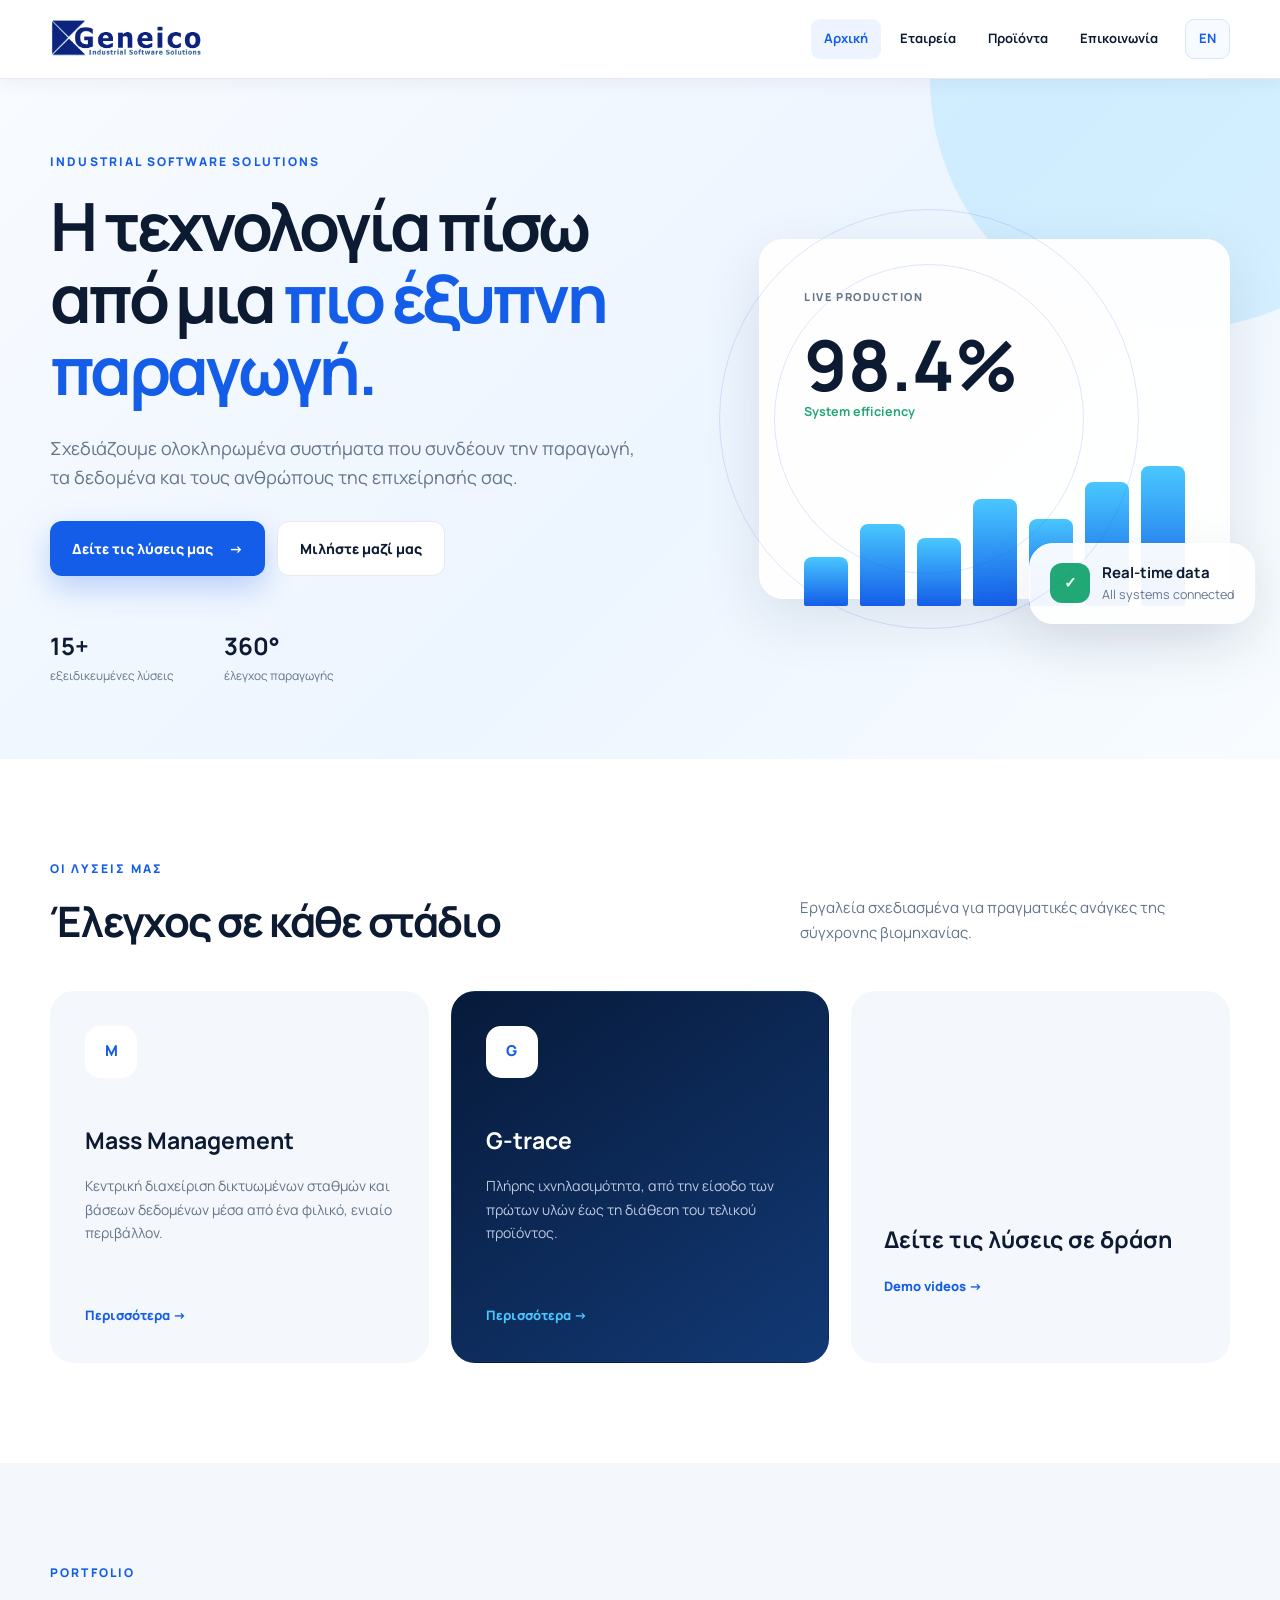
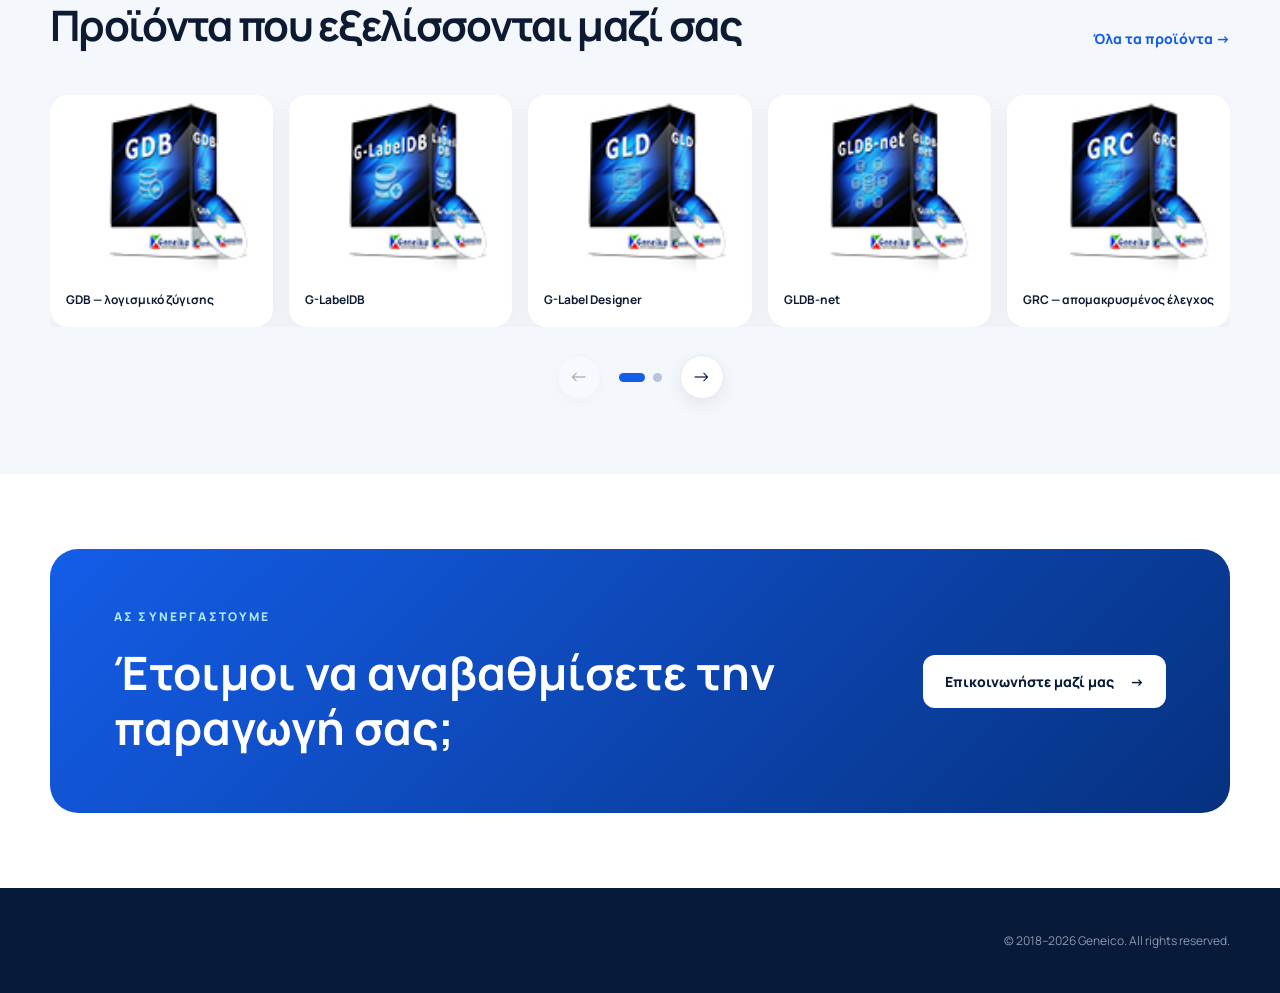
==== commit c5cfec67: "Unify global visual system and footer" ====
--- a/index.html
+++ b/index.html
@@ -5,9 +5,11 @@
   <meta name="viewport" content="width=device-width, initial-scale=1">
   <meta name="description" content="Η Geneico αναπτύσσει ολοκληρωμένες λύσεις βιομηχανικού λογισμικού, ιχνηλασιμότητας και διαχείρισης παραγωγής.">
   <title>Geneico | Industrial Software Solutions</title>
+  <link rel="icon" href="/favicon.ico?v=3" sizes="any">
   <link rel="preconnect" href="https://fonts.googleapis.com">
   <link rel="preconnect" href="https://fonts.gstatic.com" crossorigin>
   <link href="https://fonts.googleapis.com/css2?family=Manrope:wght@400;500;600;700;800&display=swap" rel="stylesheet">
+  <link rel="stylesheet" href="css/design-tokens.css">
   <link rel="stylesheet" href="css/home-modern.css">
   <link rel="stylesheet" href="css/shared-header.css">
 </head>
@@ -110,7 +112,7 @@
     </section>
   </main>
 
-  <footer><div class="shell footer-inner"><p>© 2018–2026 Geneico. All rights reserved.</p></div></footer>
+  <footer class="site-footer"><div class="page-shell site-footer__inner"><p>© 2018–2026 Geneico. All rights reserved.</p></div></footer>
   <script src="js/site-navigation.js"></script>
   <script src="js/home-carousel.js"></script>
 </body>
--- a/css/design-tokens.css
+++ b/css/design-tokens.css
@@ -0,0 +1,79 @@
+:root {
+  --page-max-width: 1180px;
+  --page-gutter: 24px;
+
+  --color-primary-navy: #071a3a;
+  --color-primary-blue: #145de8;
+  --color-accent-blue: #49c7ff;
+  --color-text: #0d1b32;
+  --color-text-muted: #64748b;
+  --color-page-background: #f4f7fb;
+  --color-surface: #fff;
+  --color-border: #e5eaf1;
+
+  --shadow-subtle: 0 8px 25px rgba(7, 26, 58, 0.06);
+  --shadow-strong: 0 20px 60px rgba(7, 26, 58, 0.1);
+
+  --radius-small: 10px;
+  --radius-medium: 16px;
+  --radius-large: 24px;
+
+  --space-section: clamp(72px, 8vw, 100px);
+  --space-card: clamp(30px, 4vw, 46px);
+
+  --font-size-page-heading: clamp(40px, 6vw, 64px);
+  --font-size-section-heading: clamp(28px, 3.4vw, 42px);
+  --font-size-body: 15px;
+  --font-size-supporting: 13px;
+
+  /* Compatibility aliases for existing page components. */
+  --navy: var(--color-primary-navy);
+  --blue: var(--color-primary-blue);
+  --cyan: var(--color-accent-blue);
+  --ink: var(--color-text);
+  --muted: var(--color-text-muted);
+  --soft: var(--color-page-background);
+  --white: var(--color-surface);
+  --line: var(--color-border);
+  --shadow: var(--shadow-strong);
+}
+
+.page-shell,
+.shell {
+  width: min(var(--page-max-width), calc(100% - (var(--page-gutter) * 2)));
+  margin-right: auto;
+  margin-left: auto;
+}
+
+.site-footer {
+  width: 100%;
+  margin: 0;
+  padding: 40px 0;
+  color: #8d9aae;
+  background: var(--color-primary-navy);
+}
+
+.site-footer__inner {
+  display: flex;
+  align-items: center;
+  justify-content: flex-end;
+  min-height: 25px;
+}
+
+.site-footer p {
+  float: none;
+  margin: 0;
+  color: #8d9aae;
+  font-size: 12px;
+  line-height: 1.65;
+}
+
+@media (max-width: 600px) {
+  :root {
+    --page-gutter: 15px;
+  }
+
+  .site-footer__inner {
+    justify-content: flex-start;
+  }
+}
--- a/css/home-modern.css
+++ b/css/home-modern.css
@@ -1,4 +1,3 @@
-:root{--navy:#071a3a;--blue:#145de8;--cyan:#49c7ff;--ink:#0d1b32;--muted:#64748b;--line:#e5eaf1;--soft:#f4f7fb;--shadow:0 24px 70px rgba(7,26,58,.12)}
 *{box-sizing:border-box}html{scroll-behavior:smooth}body{margin:0;color:var(--ink);font-family:Manrope,Arial,sans-serif;line-height:1.65}a{color:inherit;text-decoration:none}.shell{width:min(1180px,calc(100% - 48px));margin:auto}
 .hero{position:relative;overflow:hidden;background:linear-gradient(135deg,#f8fbff,#edf5ff 55%,#f8fcff)}.hero:before{content:"";position:absolute;width:500px;height:500px;right:-150px;top:-250px;border-radius:50%;background:#49c7ff2e}.hero-grid{min-height:680px;display:grid;grid-template-columns:1.08fr .92fr;align-items:center;gap:70px;padding:70px 0}.eyebrow{margin:0 0 18px;color:var(--blue);font-size:12px;font-weight:800;letter-spacing:.18em;text-transform:uppercase}.hero h1{margin:0;font-size:clamp(44px,5.2vw,72px);line-height:1.08;letter-spacing:-.055em}.hero h1 span{color:var(--blue)}.hero-text{max-width:620px;margin:28px 0;color:var(--muted);font-size:18px}.hero-actions{display:flex;flex-wrap:wrap;gap:12px}.button{display:inline-flex;align-items:center;justify-content:center;gap:16px;padding:15px 22px;border-radius:12px;font-size:14px;font-weight:800;transition:.25s}.button:hover{transform:translateY(-2px)}.primary{color:#fff;background:var(--blue);box-shadow:0 12px 30px #145de840}.secondary{background:#fff;border:1px solid var(--line)}.hero-stats{display:flex;gap:50px;margin-top:50px}.hero-stats div{display:flex;flex-direction:column}.hero-stats strong{font-size:24px}.hero-stats span{color:var(--muted);font-size:12px}
 .hero-visual{position:relative;min-height:440px}.visual-card{position:absolute;background:#fffffff0;border:1px solid #fff;border-radius:24px;box-shadow:var(--shadow)}.visual-main{inset:40px 0 40px 40px;padding:44px}.visual-main>span{color:var(--muted);font-size:11px;font-weight:800;letter-spacing:.14em}.visual-main>strong{display:block;margin-top:20px;font-size:70px;line-height:1}.visual-main>small{color:#21a875;font-weight:700}.chart{height:140px;margin-top:42px;display:flex;align-items:flex-end;gap:12px}.chart i{flex:1;border-radius:8px 8px 2px 2px;background:linear-gradient(var(--cyan),var(--blue))}.chart i:nth-child(1){height:35%}.chart i:nth-child(2){height:58%}.chart i:nth-child(3){height:48%}.chart i:nth-child(4){height:76%}.chart i:nth-child(5){height:62%}.chart i:nth-child(6){height:88%}.chart i:nth-child(7){height:100%}.visual-float{right:-25px;bottom:15px;display:flex;align-items:center;gap:12px;padding:17px 20px}.visual-float>b{display:grid;place-items:center;width:40px;height:40px;color:#fff;background:#21a875;border-radius:12px}.visual-float span{display:flex;flex-direction:column}.visual-float small{color:var(--muted)}.orbit{position:absolute;border:1px solid #145de826;border-radius:50%}.orbit-one{width:420px;height:420px;top:10px}.orbit-two{width:310px;height:310px;top:65px;left:55px}
@@ -8,4 +7,9 @@
 @media(max-width:1100px){.product-card{flex-basis:calc((100% - 32px)/3)}}
 @media(max-width:900px){.hero-grid{grid-template-columns:1fr;min-height:auto}.hero-visual{min-height:400px;max-width:580px;width:100%;margin:auto}.card-grid{grid-template-columns:1fr 1fr}.video-card{grid-column:1/-1}.product-card{flex-basis:calc((100% - 16px)/2)}.cta,.section-heading{align-items:flex-start;flex-direction:column}.cta{padding:48px}}
 @media(max-width:600px){.shell{width:calc(100% - 30px)}.hero-grid{gap:35px;padding:60px 0 55px}.hero h1{font-size:42px}.hero-text{font-size:16px}.hero-actions{flex-direction:column}.button{width:100%}.hero-stats{gap:30px}.hero-visual{min-height:330px}.visual-main{inset:15px 0;padding:28px}.visual-main>strong{font-size:52px}.chart{height:95px;margin-top:30px}.visual-float{right:-5px}.orbit{display:none}.solutions{padding:75px 0}.products-section{padding:75px 0 55px}.card-grid{grid-template-columns:1fr}.video-card{grid-column:auto}.solution-card{min-height:auto}.solution-card p{min-height:auto}.product-card{flex-basis:100%}.carousel-controls{gap:12px}.cta{margin:52px auto;padding:38px 28px}.footer-inner{align-items:flex-start;justify-content:flex-start}}
+
+body{font-size:var(--font-size-body)}
+.shell{width:min(var(--page-max-width),calc(100% - (var(--page-gutter) * 2)))}
+.section-heading h2{font-size:var(--font-size-section-heading)}
+@media(min-width:601px){.solutions{padding-top:var(--space-section);padding-bottom:var(--space-section)}}
 @media(prefers-reduced-motion:reduce){*{scroll-behavior:auto!important;transition:none!important}}
--- a/css/shared-header.css
+++ b/css/shared-header.css
@@ -3,9 +3,9 @@
   top: 0;
   z-index: 1000;
   width: 100%;
-  color: #0d1b32;
+  color: var(--color-text, #0d1b32);
   background: rgba(255, 255, 255, 0.96);
-  border-bottom: 1px solid #e5eaf1;
+  border-bottom: 1px solid var(--color-border, #e5eaf1);
   box-shadow: 0 4px 18px rgba(7, 26, 58, 0.05);
   backdrop-filter: blur(14px);
 }
@@ -20,7 +20,7 @@
   align-items: center;
   justify-content: space-between;
   gap: 32px;
-  width: min(1180px, calc(100% - 48px));
+  width: min(var(--page-max-width, 1180px), calc(100% - (var(--page-gutter, 24px) * 2)));
   min-height: 78px;
   margin: 0 auto;
 }
@@ -54,9 +54,9 @@
   justify-content: center;
   min-height: 40px;
   padding: 9px 13px;
-  color: #0d1b32;
+  color: var(--color-text, #0d1b32);
   border-radius: 9px;
-  font-size: 13px;
+  font-size: var(--font-size-supporting, 13px);
   font-weight: 700;
   line-height: 1.2;
   text-decoration: none;
@@ -66,14 +66,14 @@
 .geneico-navigation__link:hover,
 .geneico-navigation__link:focus-visible,
 .geneico-navigation__link[aria-current="page"] {
-  color: #145de8;
+  color: var(--color-primary-blue, #145de8);
   background: #edf4ff;
 }
 
 .geneico-navigation__language {
   min-width: 42px;
   margin-left: 8px;
-  color: #145de8;
+  color: var(--color-primary-blue, #145de8);
   border: 1px solid #d7e5ff;
   background: #f7faff;
 }
@@ -81,8 +81,8 @@
 .geneico-navigation__language:hover,
 .geneico-navigation__language:focus-visible {
   color: #fff;
-  background: #145de8;
-  border-color: #145de8;
+  background: var(--color-primary-blue, #145de8);
+  border-color: var(--color-primary-blue, #145de8);
 }
 
 .geneico-menu-button {
@@ -91,7 +91,7 @@
   height: 44px;
   margin: 0;
   padding: 9px;
-  color: #071a3a;
+  color: var(--color-primary-navy, #071a3a);
   background: transparent;
   border: 1px solid #dce3ed;
   border-radius: 9px;
@@ -143,8 +143,8 @@
     margin: 0;
     padding: 12px;
     overflow-y: auto;
-    background: #fff;
-    border: 1px solid #e5eaf1;
+    background: var(--color-surface, #fff);
+    border: 1px solid var(--color-border, #e5eaf1);
     border-top: 0;
     border-radius: 0 0 12px 12px;
     box-shadow: 0 16px 35px rgba(7, 26, 58, 0.12);
@@ -166,7 +166,7 @@
 
 @media (max-width: 480px) {
   .geneico-header__inner {
-    width: calc(100% - 30px);
+    width: calc(100% - (var(--page-gutter, 15px) * 2));
   }
 
   .geneico-brand img {
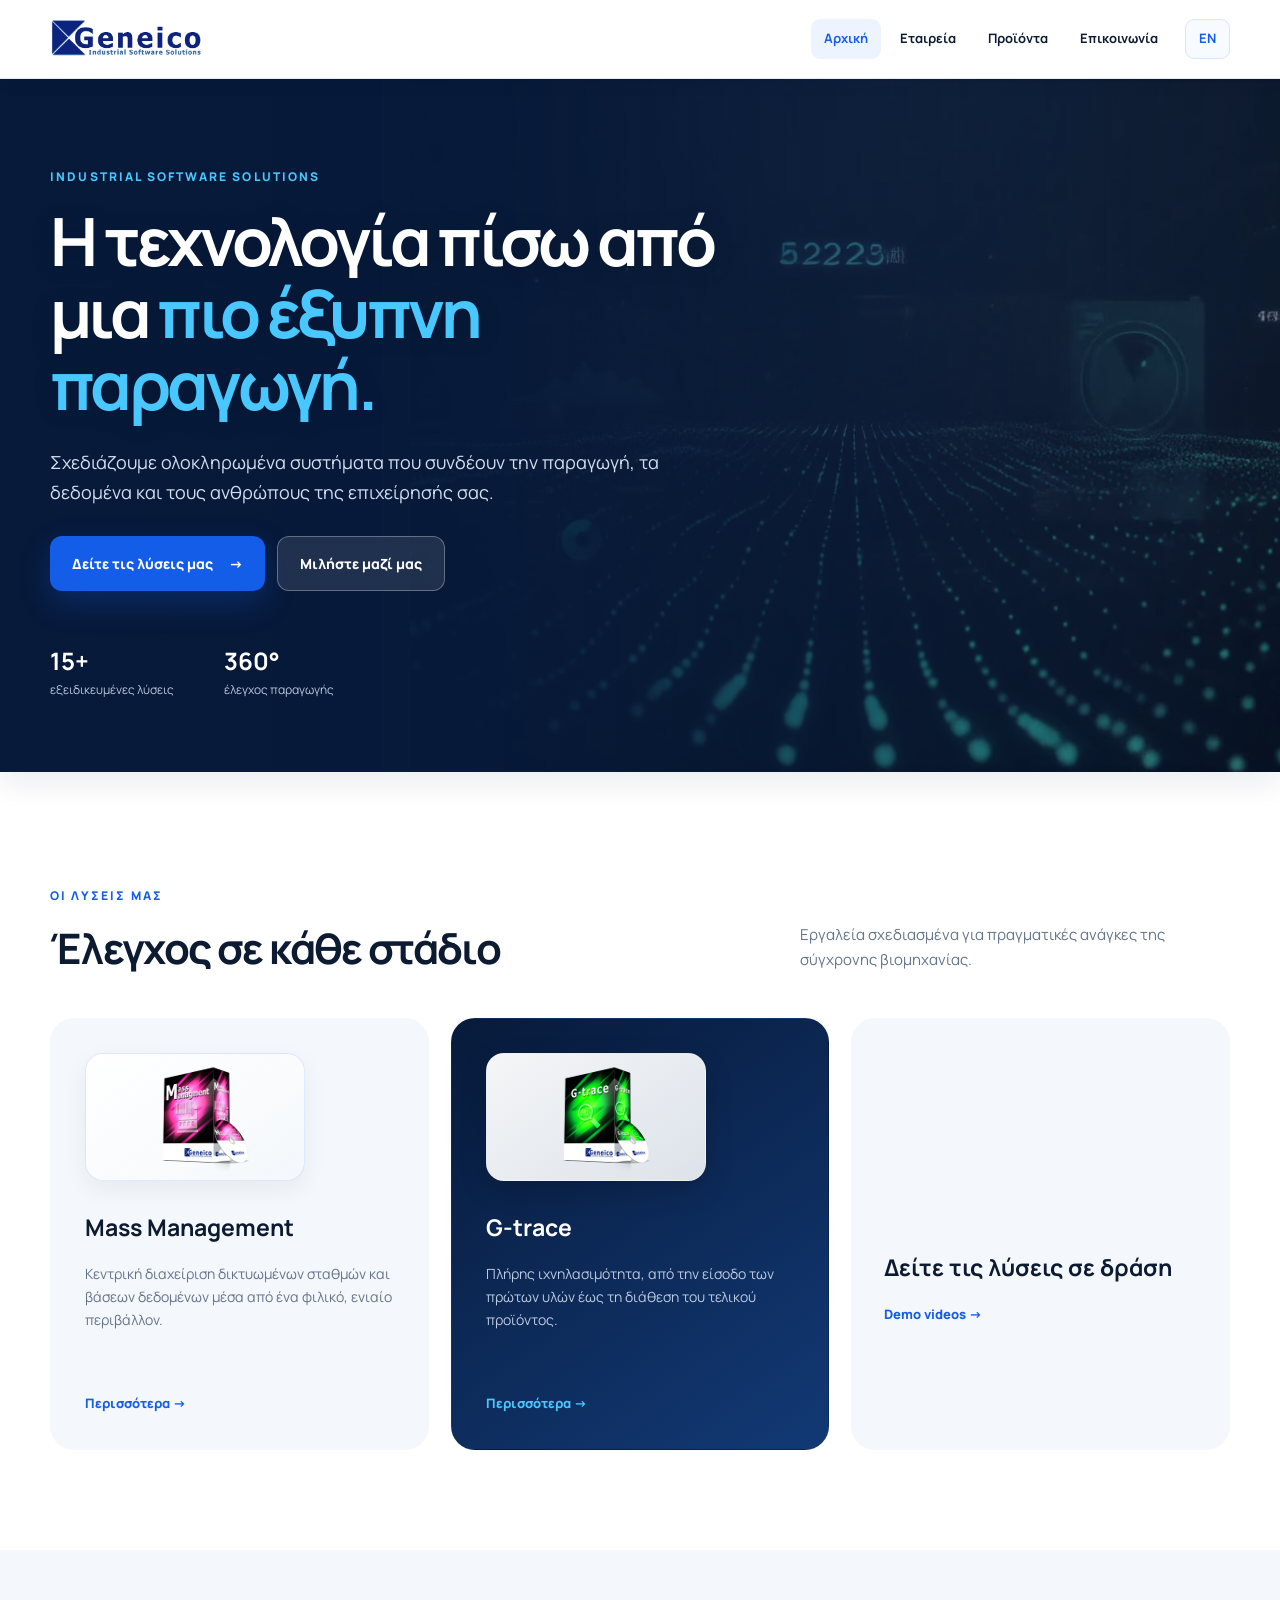
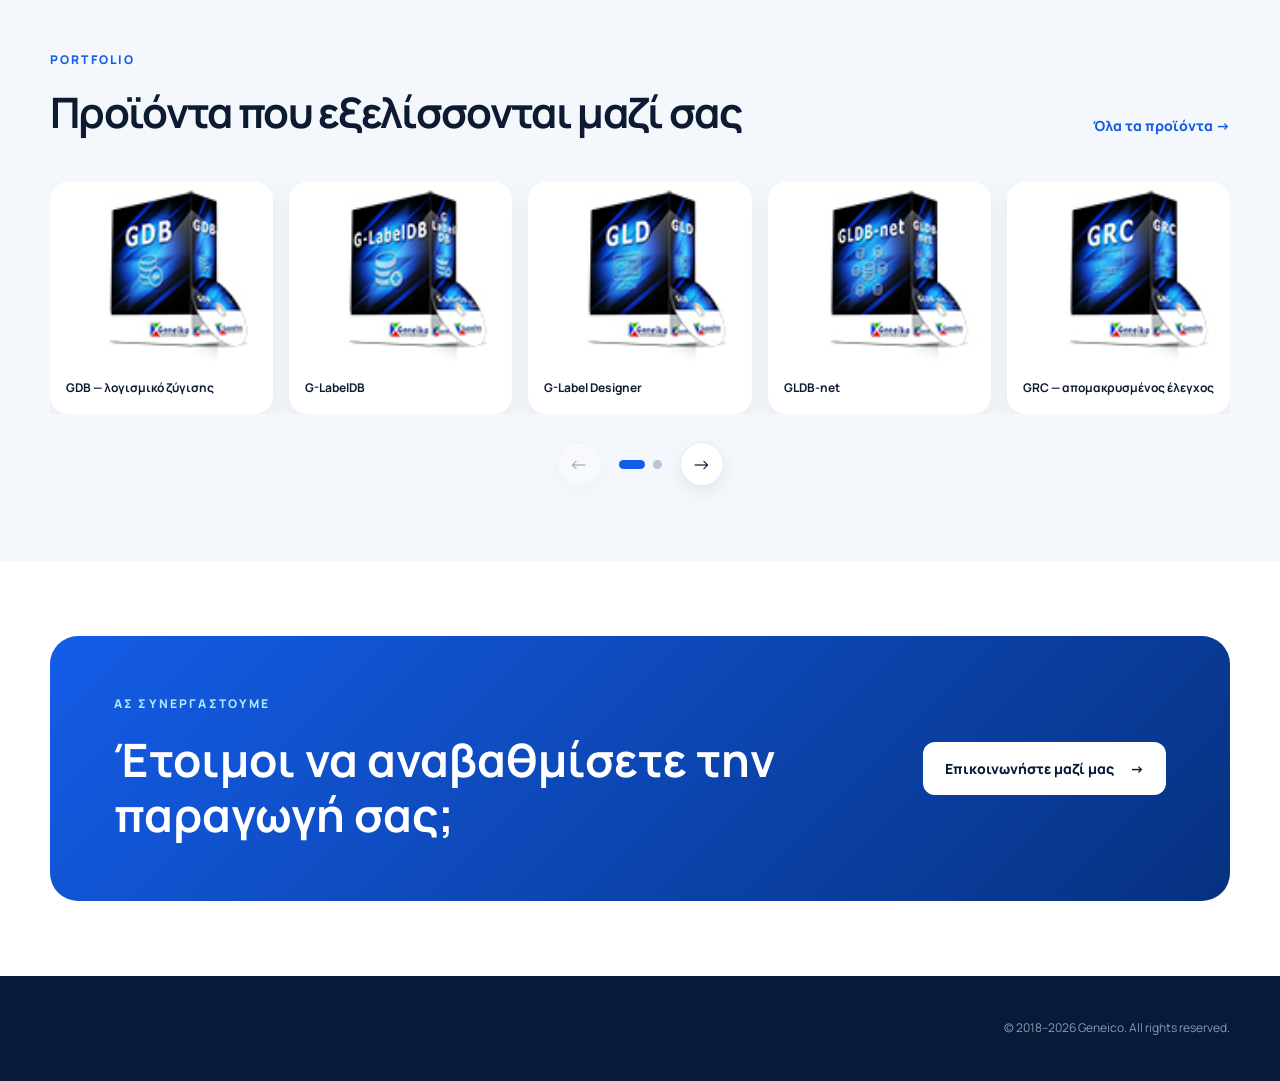
==== commit 12fc1c42: "Polish bilingual homepage hero" ====
--- a/index.html
+++ b/index.html
@@ -34,6 +34,11 @@
     
     <section class="hero">
       <div class="hero-glow"></div>
+      <div class="hero-media" aria-hidden="true">
+        <video class="hero-video" autoplay muted loop playsinline preload="metadata" tabindex="-1">
+          <source src="video/bg_merged_1080p.webm" type="video/webm">
+        </video>
+      </div>
       <div class="shell hero-grid">
         <div class="hero-copy">
           <p class="eyebrow">Industrial software solutions</p>
@@ -48,11 +53,6 @@
             <div><strong>360°</strong><span>έλεγχος παραγωγής</span></div>
           </div>
         </div>
-        <div class="hero-visual" aria-hidden="true">
-          <div class="visual-card visual-main"><span>LIVE PRODUCTION</span><strong>98.4%</strong><small>System efficiency</small><div class="chart"><i></i><i></i><i></i><i></i><i></i><i></i><i></i></div></div>
-          <div class="visual-card visual-float"><b>✓</b><span><strong>Real-time data</strong><small>All systems connected</small></span></div>
-          <div class="orbit orbit-one"></div><div class="orbit orbit-two"></div>
-        </div>
       </div>
     </section>
 
@@ -63,12 +63,12 @@
       </div>
       <div class="card-grid">
         <article class="solution-card">
-          <div class="card-icon">M</div><h3>Mass Management</h3>
+          <div class="card-product-image"><img src="design/products/mass_managment.png" alt="" width="200" height="111"></div><h3>Mass Management</h3>
           <p>Κεντρική διαχείριση δικτυωμένων σταθμών και βάσεων δεδομένων μέσα από ένα φιλικό, ενιαίο περιβάλλον.</p>
           <a href="products.html#p10">Περισσότερα <span>→</span></a>
         </article>
         <article class="solution-card featured">
-          <div class="card-icon">G</div><h3>G-trace</h3>
+          <div class="card-product-image"><img src="design/products/G-trace_Green.png" alt="" width="200" height="111"></div><h3>G-trace</h3>
           <p>Πλήρης ιχνηλασιμότητα, από την είσοδο των πρώτων υλών έως τη διάθεση του τελικού προϊόντος.</p>
           <a href="products.html#p9">Περισσότερα <span>→</span></a>
         </article>
--- a/css/home-modern.css
+++ b/css/home-modern.css
@@ -1,15 +1,119 @@
 *{box-sizing:border-box}html{scroll-behavior:smooth}body{margin:0;color:var(--ink);font-family:Manrope,Arial,sans-serif;line-height:1.65}a{color:inherit;text-decoration:none}.shell{width:min(1180px,calc(100% - 48px));margin:auto}
 .hero{position:relative;overflow:hidden;background:linear-gradient(135deg,#f8fbff,#edf5ff 55%,#f8fcff)}.hero:before{content:"";position:absolute;width:500px;height:500px;right:-150px;top:-250px;border-radius:50%;background:#49c7ff2e}.hero-grid{min-height:680px;display:grid;grid-template-columns:1.08fr .92fr;align-items:center;gap:70px;padding:70px 0}.eyebrow{margin:0 0 18px;color:var(--blue);font-size:12px;font-weight:800;letter-spacing:.18em;text-transform:uppercase}.hero h1{margin:0;font-size:clamp(44px,5.2vw,72px);line-height:1.08;letter-spacing:-.055em}.hero h1 span{color:var(--blue)}.hero-text{max-width:620px;margin:28px 0;color:var(--muted);font-size:18px}.hero-actions{display:flex;flex-wrap:wrap;gap:12px}.button{display:inline-flex;align-items:center;justify-content:center;gap:16px;padding:15px 22px;border-radius:12px;font-size:14px;font-weight:800;transition:.25s}.button:hover{transform:translateY(-2px)}.primary{color:#fff;background:var(--blue);box-shadow:0 12px 30px #145de840}.secondary{background:#fff;border:1px solid var(--line)}.hero-stats{display:flex;gap:50px;margin-top:50px}.hero-stats div{display:flex;flex-direction:column}.hero-stats strong{font-size:24px}.hero-stats span{color:var(--muted);font-size:12px}
-.hero-visual{position:relative;min-height:440px}.visual-card{position:absolute;background:#fffffff0;border:1px solid #fff;border-radius:24px;box-shadow:var(--shadow)}.visual-main{inset:40px 0 40px 40px;padding:44px}.visual-main>span{color:var(--muted);font-size:11px;font-weight:800;letter-spacing:.14em}.visual-main>strong{display:block;margin-top:20px;font-size:70px;line-height:1}.visual-main>small{color:#21a875;font-weight:700}.chart{height:140px;margin-top:42px;display:flex;align-items:flex-end;gap:12px}.chart i{flex:1;border-radius:8px 8px 2px 2px;background:linear-gradient(var(--cyan),var(--blue))}.chart i:nth-child(1){height:35%}.chart i:nth-child(2){height:58%}.chart i:nth-child(3){height:48%}.chart i:nth-child(4){height:76%}.chart i:nth-child(5){height:62%}.chart i:nth-child(6){height:88%}.chart i:nth-child(7){height:100%}.visual-float{right:-25px;bottom:15px;display:flex;align-items:center;gap:12px;padding:17px 20px}.visual-float>b{display:grid;place-items:center;width:40px;height:40px;color:#fff;background:#21a875;border-radius:12px}.visual-float span{display:flex;flex-direction:column}.visual-float small{color:var(--muted)}.orbit{position:absolute;border:1px solid #145de826;border-radius:50%}.orbit-one{width:420px;height:420px;top:10px}.orbit-two{width:310px;height:310px;top:65px;left:55px}
 .solutions{padding-top:110px;padding-bottom:110px}.section-heading{display:flex;align-items:flex-end;justify-content:space-between;gap:30px;margin-bottom:45px}.section-heading h2{margin:0;font-size:clamp(32px,4vw,48px);line-height:1.16;letter-spacing:-.04em}.section-heading>p{max-width:430px;margin:0;color:var(--muted)}.card-grid{display:grid;grid-template-columns:repeat(3,1fr);gap:22px}.solution-card{min-height:360px;padding:34px;background:var(--soft);border:1px solid transparent;border-radius:24px;transition:.3s}.solution-card:hover{transform:translateY(-6px);border-color:#dbe7fb;box-shadow:var(--shadow)}.solution-card.featured{color:#fff;background:linear-gradient(145deg,var(--navy),#123975)}.card-icon{display:grid;place-items:center;width:52px;height:52px;margin-bottom:44px;color:var(--blue);background:#fff;border-radius:15px;font-weight:800}.solution-card h3{margin:0 0 15px;font-size:23px}.solution-card p{min-height:104px;margin:0 0 25px;color:var(--muted);font-size:14px}.featured p{color:#bdcae1}.solution-card a{color:var(--blue);font-size:13px;font-weight:800}.featured a{color:var(--cyan)}.video-card{padding:16px 16px 30px}.video-wrap{position:relative;padding-top:56.25%;overflow:hidden;border-radius:16px}.video-wrap iframe{position:absolute;inset:0;width:100%;height:100%;border:0}.video-card h3,.video-card>a{margin-left:16px}.video-card h3{margin-top:20px}
 .products-section{padding:100px 0 75px;background:var(--soft)}.text-link{color:var(--blue);font-size:14px;font-weight:800}.cta{margin-top:75px;margin-bottom:75px;padding:58px 64px;display:flex;align-items:center;justify-content:space-between;gap:40px;color:#fff;background:linear-gradient(135deg,var(--blue),#063180);border-radius:28px}.cta .eyebrow{color:#aee8ff}.cta h2{max-width:680px;margin:0;font-size:clamp(30px,4vw,46px);line-height:1.2}.light{flex:none;color:var(--navy);background:#fff}footer{padding:42px 0;color:#8d9aae;background:var(--navy)}.footer-inner{display:flex;align-items:center;justify-content:flex-end}.footer-inner p{margin:0;font-size:12px}
 .product-carousel{min-width:0}.carousel-viewport{width:100%;overflow-x:auto;overflow-y:hidden;scroll-snap-type:x mandatory;scrollbar-width:none;overscroll-behavior-x:contain;touch-action:pan-x pan-y;cursor:grab}.carousel-viewport::-webkit-scrollbar{display:none}.carousel-viewport:focus-visible{outline:3px solid #145de866;outline-offset:5px;border-radius:18px}.carousel-viewport.is-dragging{cursor:grabbing;scroll-snap-type:none;user-select:none}.carousel-track{display:flex;gap:16px;min-width:100%}.product-card{flex:0 0 calc((100% - 64px)/5);min-width:0;overflow:hidden;background:#fff;border-radius:18px;box-shadow:0 8px 25px #071a3a0f;scroll-snap-align:start;transition:.25s}.product-card:hover{transform:translateY(-5px)}.product-card:focus-visible{outline:3px solid var(--blue);outline-offset:-3px}.product-card img{display:block;width:100%;aspect-ratio:1.25;object-fit:cover;pointer-events:none}.product-card span{display:block;padding:17px 16px;font-size:12px;font-weight:700}.carousel-controls{display:flex;align-items:center;justify-content:center;gap:18px;margin-top:28px}.carousel-arrow{display:grid;place-items:center;flex:none;width:44px;height:44px;padding:0;color:var(--navy);background:#fff;border:1px solid var(--line);border-radius:50%;box-shadow:0 6px 18px #071a3a12;font:inherit;font-size:19px;cursor:pointer;transition:.2s}.carousel-arrow:hover:not(:disabled),.carousel-arrow:focus-visible{color:#fff;background:var(--blue);border-color:var(--blue)}.carousel-arrow:disabled{opacity:.35;cursor:not-allowed}.carousel-pagination{display:flex;align-items:center;justify-content:center;flex-wrap:wrap;gap:8px}.carousel-dot{width:9px;height:9px;padding:0;background:#b8c5d8;border:0;border-radius:999px;cursor:pointer;transition:width .2s,background-color .2s}.carousel-dot[aria-current="true"]{width:26px;background:var(--blue)}.carousel-dot:focus-visible{outline:2px solid var(--blue);outline-offset:3px}
 @media(max-width:1100px){.product-card{flex-basis:calc((100% - 32px)/3)}}
-@media(max-width:900px){.hero-grid{grid-template-columns:1fr;min-height:auto}.hero-visual{min-height:400px;max-width:580px;width:100%;margin:auto}.card-grid{grid-template-columns:1fr 1fr}.video-card{grid-column:1/-1}.product-card{flex-basis:calc((100% - 16px)/2)}.cta,.section-heading{align-items:flex-start;flex-direction:column}.cta{padding:48px}}
-@media(max-width:600px){.shell{width:calc(100% - 30px)}.hero-grid{gap:35px;padding:60px 0 55px}.hero h1{font-size:42px}.hero-text{font-size:16px}.hero-actions{flex-direction:column}.button{width:100%}.hero-stats{gap:30px}.hero-visual{min-height:330px}.visual-main{inset:15px 0;padding:28px}.visual-main>strong{font-size:52px}.chart{height:95px;margin-top:30px}.visual-float{right:-5px}.orbit{display:none}.solutions{padding:75px 0}.products-section{padding:75px 0 55px}.card-grid{grid-template-columns:1fr}.video-card{grid-column:auto}.solution-card{min-height:auto}.solution-card p{min-height:auto}.product-card{flex-basis:100%}.carousel-controls{gap:12px}.cta{margin:52px auto;padding:38px 28px}.footer-inner{align-items:flex-start;justify-content:flex-start}}
+@media(max-width:900px){.hero-grid{grid-template-columns:1fr;min-height:auto}.card-grid{grid-template-columns:1fr 1fr}.video-card{grid-column:1/-1}.product-card{flex-basis:calc((100% - 16px)/2)}.cta,.section-heading{align-items:flex-start;flex-direction:column}.cta{padding:48px}}
+@media(max-width:600px){.shell{width:calc(100% - 30px)}.hero-grid{gap:35px;padding:60px 0 55px}.hero h1{font-size:42px}.hero-text{font-size:16px}.hero-actions{flex-direction:column}.button{width:100%}.hero-stats{gap:30px}.solutions{padding:75px 0}.products-section{padding:75px 0 55px}.card-grid{grid-template-columns:1fr}.video-card{grid-column:auto}.solution-card{min-height:auto}.solution-card p{min-height:auto}.product-card{flex-basis:100%}.carousel-controls{gap:12px}.cta{margin:52px auto;padding:38px 28px}.footer-inner{align-items:flex-start;justify-content:flex-start}}
 
 body{font-size:var(--font-size-body)}
 .shell{width:min(var(--page-max-width),calc(100% - (var(--page-gutter) * 2)))}
 .section-heading h2{font-size:var(--font-size-section-heading)}
 @media(min-width:601px){.solutions{padding-top:var(--space-section);padding-bottom:var(--space-section)}}
 @media(prefers-reduced-motion:reduce){*{scroll-behavior:auto!important;transition:none!important}}
+
+/* Homepage Phase 2 hero */
+.hero{
+  isolation:isolate;
+  color:#fff;
+  background:var(--navy);
+  box-shadow:0 12px 28px rgba(7,26,58,.08);
+}
+.hero:before{display:none}
+.hero-media{
+  position:absolute;
+  z-index:0;
+  inset:0 0 0 32%;
+  overflow:hidden;
+  pointer-events:none;
+}
+.hero-video{
+  display:block;
+  width:100%;
+  height:100%;
+  object-fit:cover;
+  object-position:center;
+  filter:saturate(.82) contrast(1.05);
+}
+.hero-glow{
+  position:absolute;
+  z-index:1;
+  inset:0;
+  background:linear-gradient(90deg,rgba(7,26,58,.99) 0%,rgba(7,26,58,.96) 38%,rgba(7,26,58,.74) 63%,rgba(7,26,58,.46) 100%);
+  pointer-events:none;
+}
+.hero-grid{
+  position:relative;
+  z-index:2;
+  display:flex;
+  align-items:flex-start;
+  min-height:640px;
+  padding:88px 0 72px;
+}
+.hero-copy{
+  width:min(680px,66%);
+  animation:hero-copy-fade 3s ease-out .1s both;
+}
+.hero .eyebrow{color:var(--cyan)}
+.hero h1{color:#fff;text-shadow:0 2px 24px rgba(0,0,0,.16)}
+.hero h1 span{color:var(--cyan)}
+.hero .hero-text{color:#d4dfef}
+.hero .secondary{color:#fff;background:rgba(255,255,255,.1);border-color:rgba(255,255,255,.3);backdrop-filter:blur(8px)}
+.hero .secondary:hover{background:rgba(255,255,255,.16);border-color:rgba(255,255,255,.5)}
+.hero-stats strong{color:#fff}
+.hero .hero-stats span{color:#b9c8dc}
+@keyframes hero-copy-fade{
+  from{opacity:0}
+  to{opacity:1}
+}
+
+.card-product-image{
+  display:flex;
+  align-items:center;
+  justify-content:center;
+  width:220px;
+  max-width:100%;
+  height:128px;
+  margin-bottom:28px;
+  padding:8px 10px;
+  overflow:hidden;
+  background:linear-gradient(145deg,rgba(255,255,255,.96),rgba(244,247,251,.9));
+  border:1px solid rgba(20,93,232,.12);
+  border-radius:18px;
+  box-shadow:var(--shadow-subtle);
+}
+.card-product-image img{
+  display:block;
+  width:auto;
+  height:auto;
+  max-width:200px;
+  max-height:111px;
+  object-fit:contain;
+}
+.featured .card-product-image{border-color:rgba(255,255,255,.2);box-shadow:0 10px 28px rgba(0,0,0,.16)}
+.hero + .solutions{
+  position:relative;
+  padding-top:calc(var(--space-section) + 14px);
+}
+
+@media(max-width:900px){
+  .hero-media{inset:0}
+  .hero-video{object-position:60% center}
+  .hero-glow{background:linear-gradient(90deg,rgba(7,26,58,.96),rgba(7,26,58,.74))}
+  .hero-grid{min-height:580px;padding:82px 0 74px}
+  .hero-copy{width:min(680px,100%)}
+  .hero + .solutions{padding-top:100px}
+}
+@media(max-width:600px){
+  .hero-video{object-position:64% center}
+  .hero-glow{background:rgba(7,26,58,.84)}
+  .hero-grid{min-height:auto;padding:58px 0 62px}
+  .hero-stats{margin-top:42px}
+  .hero + .solutions{padding-top:86px}
+  .card-product-image{width:210px;height:122px;margin-bottom:26px}
+}
+@media(prefers-reduced-motion:reduce){
+  .hero-copy{animation:none}
+  .hero-video{animation:none}
+}
